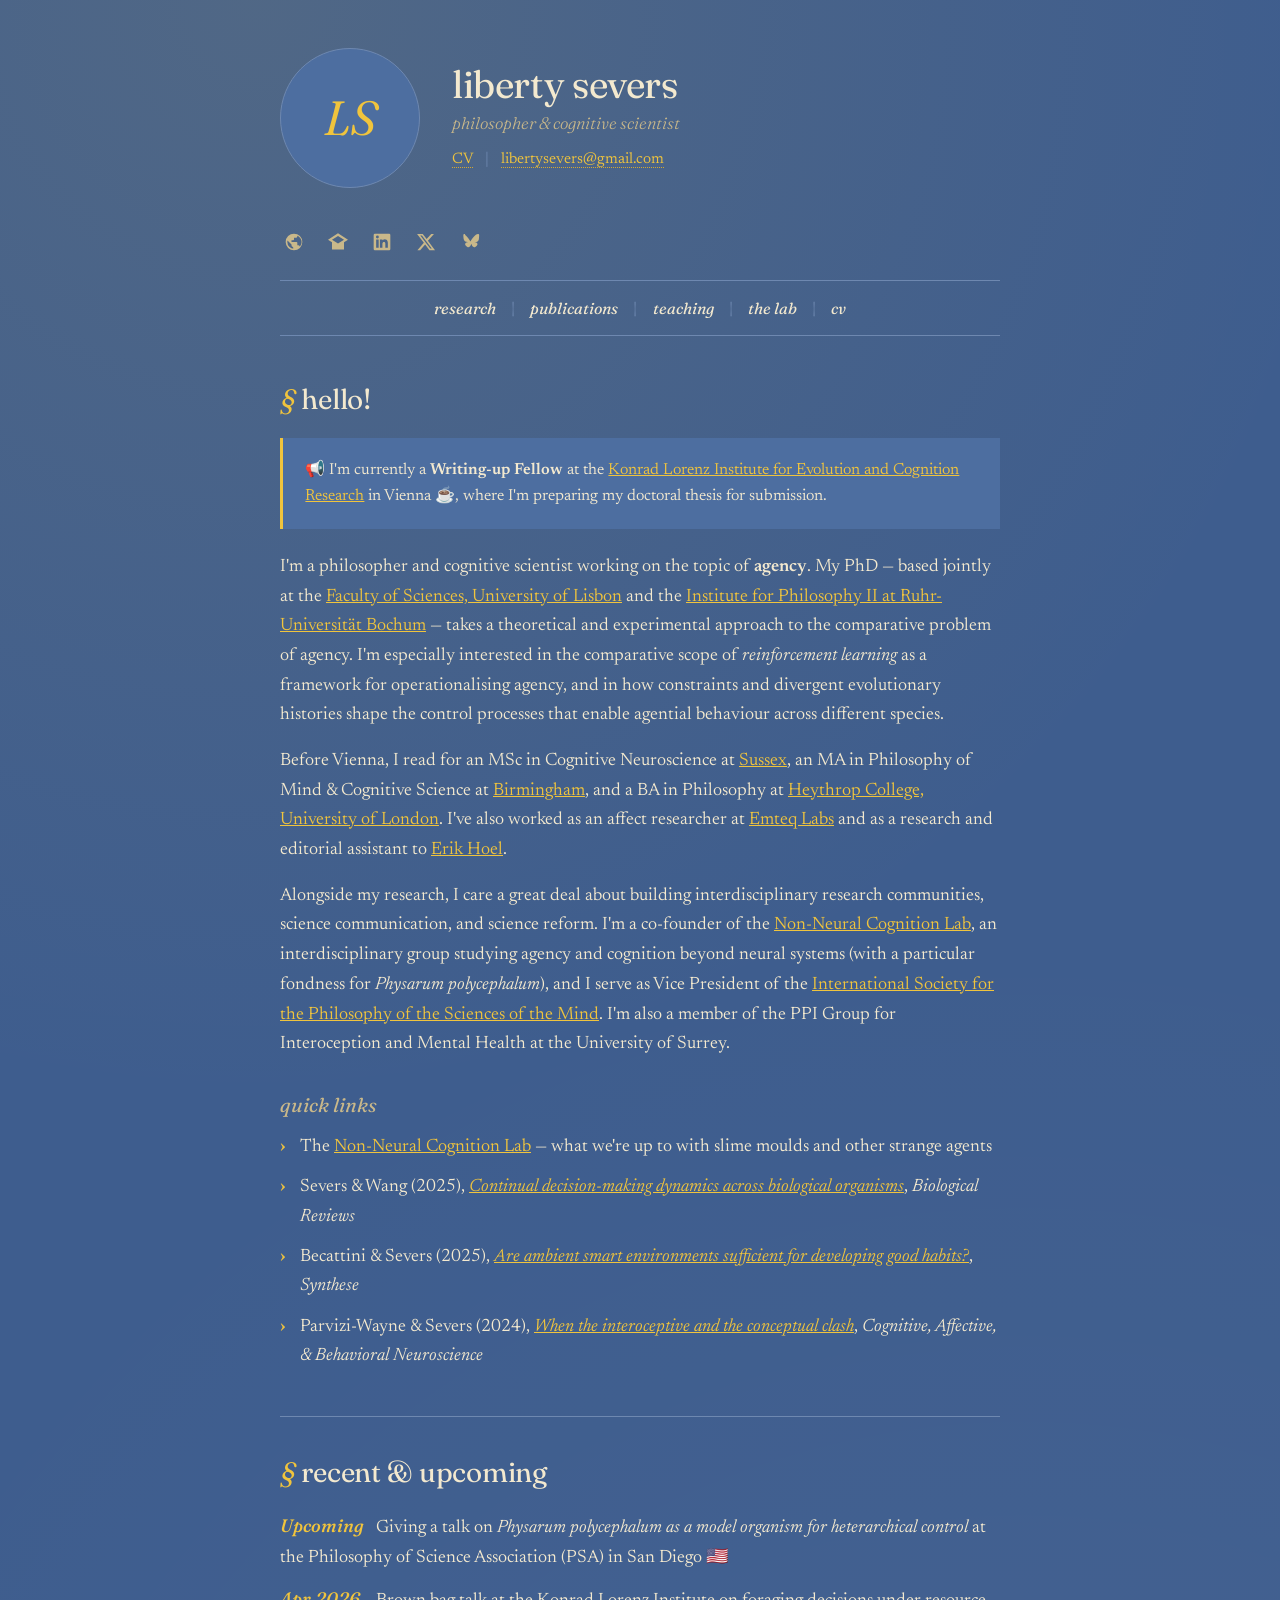
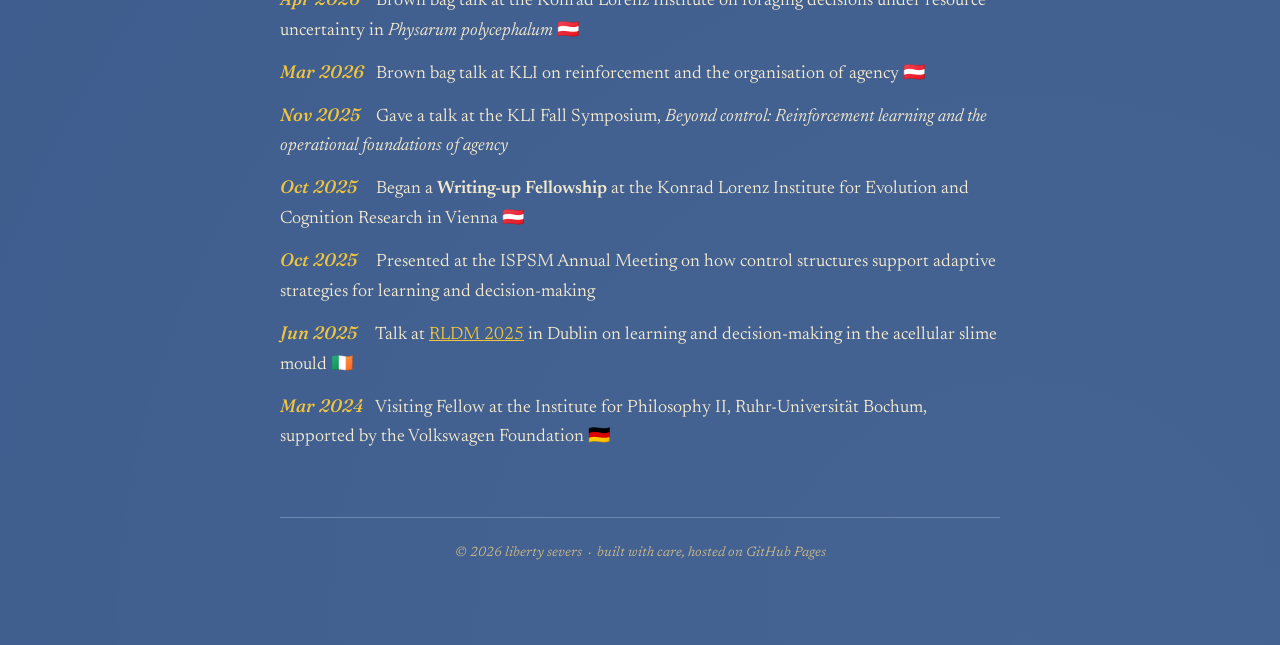
==== index.html @ 6c652950 "Initial site" ====
<!DOCTYPE html>
<html lang="en">
<head>
  <meta charset="UTF-8" />
  <meta name="viewport" content="width=device-width, initial-scale=1" />
  <title>hello! | liberty severs</title>
  <meta name="description" content="Philosopher & cognitive scientist working on agency, learning, and non-neural cognition." />

  <!-- Fonts -->
  <link rel="preconnect" href="https://fonts.googleapis.com">
  <link rel="preconnect" href="https://fonts.gstatic.com" crossorigin>
  <link href="https://fonts.googleapis.com/css2?family=Fraunces:ital,opsz,wght@0,9..144,300..700;1,9..144,300..700&family=Newsreader:ital,opsz,wght@0,6..72,300..600;1,6..72,300..600&display=swap" rel="stylesheet">

  <style>
    :root {
      /* Cornflower blue & marigold — vintage French postcard */
      --bg:         #3e5d8e;
      --bg-soft:    #4d6ea0;
      --ink:        #f3e9cf;
      --ink-soft:   #c9b88a;
      --rule:       #6e88b0;
      --accent:     #f0c43d;
      --accent-soft:#d4a832;
      --gold:       #e8b224;
      --serif-display: "Fraunces", Georgia, serif;
      --serif-body:    "Newsreader", Georgia, serif;
    }

    * { box-sizing: border-box; margin: 0; padding: 0; }

    html { scroll-behavior: smooth; }

    body {
      background: var(--bg);
      color: var(--ink);
      font-family: var(--serif-body);
      font-size: 18px;
      line-height: 1.65;
      font-weight: 380;
      -webkit-font-smoothing: antialiased;
      padding: 3rem 1.5rem 5rem;
      background-image:
        radial-gradient(circle at 20% 0%, rgba(240, 196, 61, 0.10), transparent 45%),
        radial-gradient(circle at 80% 100%, rgba(255, 255, 255, 0.04), transparent 55%);
    }

    .wrap {
      max-width: 720px;
      margin: 0 auto;
    }

    /* ── HEADER ─────────────────────────── */
    header {
      display: grid;
      grid-template-columns: 140px 1fr;
      gap: 2rem;
      align-items: center;
      margin-bottom: 2.5rem;
    }

    .portrait {
      width: 140px;
      height: 140px;
      border-radius: 50%;
      overflow: hidden;
      background: var(--bg-soft);
      border: 1px solid var(--rule);
      display: flex;
      align-items: center;
      justify-content: center;
      font-family: var(--serif-display);
      font-style: italic;
      font-size: 3rem;
      color: var(--accent);
    }
    .portrait img {
      width: 100%; height: 100%; object-fit: cover; display: block;
    }

    .titleblock h1 {
      font-family: var(--serif-display);
      font-weight: 400;
      font-size: 2.4rem;
      line-height: 1.05;
      letter-spacing: -0.01em;
      margin-bottom: 0.35rem;
    }
    .titleblock h1 a {
      color: inherit; text-decoration: none;
      border-bottom: 1px solid transparent;
      transition: border-color .2s;
    }
    .titleblock h1 a:hover { border-bottom-color: var(--accent); }

    .tagline {
      font-family: var(--serif-display);
      font-style: italic;
      font-weight: 300;
      font-size: 1.05rem;
      color: var(--ink-soft);
      margin-bottom: 0.6rem;
    }

    .meta {
      font-size: 0.95rem;
      color: var(--ink-soft);
    }
    .meta a {
      color: var(--accent);
      text-decoration: none;
      border-bottom: 1px dotted var(--accent-soft);
    }
    .meta a:hover { color: var(--ink); border-bottom-color: var(--ink); }
    .meta .sep { color: var(--rule); margin: 0 0.5rem; }

    /* ── SOCIAL ICONS ───────────────────── */
    .socials {
      display: flex; flex-wrap: wrap; gap: 1rem;
      margin: 1.25rem 0 1.5rem;
    }
    .socials a {
      width: 28px; height: 28px;
      display: flex; align-items: center; justify-content: center;
      color: var(--ink-soft);
      transition: color .2s, transform .2s;
    }
    .socials a:hover { color: var(--accent); transform: translateY(-2px); }
    .socials svg { width: 20px; height: 20px; }

    /* ── NAV ────────────────────────────── */
    nav.primary {
      padding: 0.85rem 0;
      border-top: 1px solid var(--rule);
      border-bottom: 1px solid var(--rule);
      margin-bottom: 2.5rem;
      font-family: var(--serif-display);
      font-size: 1rem;
      text-align: center;
    }
    nav.primary a {
      color: var(--ink);
      text-decoration: none;
      font-style: italic;
      font-weight: 400;
      padding: 0 0.4rem;
      transition: color .2s;
    }
    nav.primary a:hover { color: var(--accent); }
    nav.primary .sep { color: var(--rule); margin: 0 0.3rem; }

    /* ── SECTIONS ───────────────────────── */
    section { margin-bottom: 2.75rem; }

    h2 {
      font-family: var(--serif-display);
      font-weight: 400;
      font-size: 1.75rem;
      letter-spacing: -0.01em;
      margin-bottom: 1rem;
    }
    h2::before {
      content: "§ ";
      color: var(--accent);
      font-style: italic;
      font-weight: 400;
    }

    h3 {
      font-family: var(--serif-display);
      font-style: italic;
      font-weight: 400;
      font-size: 1.25rem;
      color: var(--ink-soft);
      margin: 1.75rem 0 0.75rem;
    }

    p { margin-bottom: 1rem; }

    a { color: var(--accent); }
    a:hover { color: var(--ink); }

    strong { font-weight: 600; color: var(--ink); }
    em { font-style: italic; }

    hr {
      border: none;
      border-top: 1px solid var(--rule);
      margin: 2rem 0;
    }

    /* ── LISTS ──────────────────────────── */
    ul { list-style: none; padding-left: 0; }
    ul li {
      position: relative;
      padding-left: 1.25rem;
      margin-bottom: 0.65rem;
    }
    ul li::before {
      content: "›";
      position: absolute;
      left: 0;
      top: 0;
      color: var(--accent);
      font-weight: 600;
    }
    ul ul { margin-top: 0.5rem; }
    ul ul li::before { content: "·"; }

    /* timeline list */
    .timeline li {
      padding-left: 0;
    }
    .timeline li::before { content: none; }
    .timeline .date {
      font-family: var(--serif-display);
      font-style: italic;
      font-weight: 500;
      color: var(--accent);
      display: inline-block;
      min-width: 5.5rem;
    }

    /* ── ANNOUNCEMENT ───────────────────── */
    .announcement {
      background: var(--bg-soft);
      border-left: 3px solid var(--accent);
      padding: 1.2rem 1.4rem;
      margin-bottom: 1.5rem;
      font-size: 1rem;
    }

    /* ── FOOTER ─────────────────────────── */
    footer {
      margin-top: 4rem;
      padding-top: 1.5rem;
      border-top: 1px solid var(--rule);
      text-align: center;
      font-size: 0.85rem;
      color: var(--ink-soft);
      font-style: italic;
    }

    /* ── MOBILE ─────────────────────────── */
    @media (max-width: 600px) {
      body { padding: 2rem 1.25rem 4rem; font-size: 17px; }
      header {
        grid-template-columns: 1fr;
        text-align: center;
        gap: 1.25rem;
      }
      .portrait { margin: 0 auto; }
      .socials { justify-content: center; }
      .titleblock h1 { font-size: 2rem; }
      nav.primary { font-size: 0.95rem; }
      nav.primary a { display: inline-block; padding: 0.25rem 0.4rem; }
    }
  </style>
</head>

<body>
  <div class="wrap">

    <!-- ─────── HEADER ─────── -->
    <header>
      <!-- Replace the span below with: <img src="headshot.jpg" alt="Liberty Severs"> -->
      <div class="portrait"><span>LS</span></div>

      <div class="titleblock">
        <h1><a href="/">liberty severs</a></h1>
        <div class="tagline">philosopher &amp; cognitive scientist</div>
        <div class="meta">
          <a href="cv.pdf">CV</a>
          <span class="sep">|</span>
          <a href="mailto:libertysevers@gmail.com">libertysevers@gmail.com</a>
        </div>
      </div>
    </header>

    <!-- ─────── SOCIAL ICONS ─────── -->
    <!-- Replace # with your real profile URLs. Remove any you don't use. -->
    <div class="socials">
      <a href="https://nonneuralcognition.com" aria-label="Non-Neural Cognition Lab" title="Non-Neural Cognition Lab">
        <svg viewBox="0 0 24 24" fill="currentColor"><path d="M12 2a10 10 0 1 0 0 20 10 10 0 0 0 0-20zm0 18a8 8 0 0 1-8-8c0-.6.1-1.2.2-1.8L9 15v1a2 2 0 0 0 2 2v1.9zm6.9-2.5A2 2 0 0 0 17 16h-1v-3a1 1 0 0 0-1-1H9v-2h2a1 1 0 0 0 1-1V7h2a2 2 0 0 0 2-2v-.4a8 8 0 0 1 2.9 12.9z"/></svg>
      </a>
      <a href="#" aria-label="Google Scholar" title="Google Scholar">
        <svg viewBox="0 0 24 24" fill="currentColor"><path d="M12 1.5 0 9.3l4.8 3.1V21h14.4v-8.6l4.8-3.1L12 1.5zm0 12.4-7.2-4.6L12 4.7l7.2 4.6L12 13.9z"/></svg>
      </a>
      <a href="#" aria-label="LinkedIn" title="LinkedIn">
        <svg viewBox="0 0 24 24" fill="currentColor"><path d="M20.5 2h-17A1.5 1.5 0 0 0 2 3.5v17A1.5 1.5 0 0 0 3.5 22h17a1.5 1.5 0 0 0 1.5-1.5v-17A1.5 1.5 0 0 0 20.5 2zM8 19H5V9h3v10zM6.5 7.7a1.7 1.7 0 1 1 0-3.4 1.7 1.7 0 0 1 0 3.4zM19 19h-3v-5c0-1.2-.5-2-1.6-2-1 0-1.5.6-1.7 1.2-.1.3-.2.6-.2 1V19h-3V9h3v1.3c.4-.6 1.1-1.5 2.8-1.5 2 0 3.7 1.3 3.7 4.2V19z"/></svg>
      </a>
      <a href="#" aria-label="Twitter / X" title="Twitter">
        <svg viewBox="0 0 24 24" fill="currentColor"><path d="M18.244 2.25h3.308l-7.227 8.26 8.502 11.24H16.17l-5.214-6.817L4.99 21.75H1.68l7.73-8.835L1.254 2.25H8.08l4.713 6.231 5.45-6.231zm-1.161 17.52h1.833L7.084 4.126H5.117L17.083 19.77z"/></svg>
      </a>
      <a href="#" aria-label="Bluesky" title="Bluesky">
        <svg viewBox="0 0 24 24" fill="currentColor"><path d="M6.3 3.6c2.5 1.9 5.2 5.7 6.2 7.7 1-2 3.7-5.8 6.2-7.7C20.5 2.3 23 1.4 23 4.2c0 .5-.3 4.6-.5 5.2-.6 2.4-3 3-5.2 2.6 3.8.6 4.7 2.7 2.6 4.8-4 4-5.7-1-6.2-2.3-.1-.2-.1-.3-.1-.3s0 .1-.1.3c-.5 1.3-2.2 6.3-6.2 2.3-2.1-2.1-1.2-4.2 2.6-4.8-2.2.3-4.6-.3-5.2-2.6C4.3 8.8 4 4.7 4 4.2c0-2.8 2.5-1.9 2.3-.6z"/></svg>
      </a>
    </div>

    <!-- ─────── NAVIGATION ─────── -->
    <nav class="primary">
      <a href="research.html">research</a>
      <span class="sep">|</span>
      <a href="publications.html">publications</a>
      <span class="sep">|</span>
      <a href="teaching.html">teaching</a>
      <span class="sep">|</span>
      <a href="https://nonneuralcognition.com">the lab</a>
      <span class="sep">|</span>
      <a href="cv.pdf">cv</a>
    </nav>

    <!-- ─────── HELLO ─────── -->
    <section>
      <h2>hello!</h2>

      <div class="announcement">
        📢 I'm currently a <strong>Writing-up Fellow</strong> at the <a href="https://www.kli.ac.at/">Konrad Lorenz Institute for Evolution and Cognition Research</a> in Vienna ☕, where I'm preparing my doctoral thesis for submission.
      </div>

      <p>
        I'm a philosopher and cognitive scientist working on the topic of <strong>agency</strong>. My PhD — based jointly at the <a href="https://ciencias.ulisboa.pt/">Faculty of Sciences, University of Lisbon</a> and the <a href="https://www.ruhr-uni-bochum.de/philosophy/i/">Institute for Philosophy II at Ruhr-Universität Bochum</a> — takes a theoretical and experimental approach to the comparative problem of agency. I'm especially interested in the comparative scope of <em>reinforcement learning</em> as a framework for operationalising agency, and in how constraints and divergent evolutionary histories shape the control processes that enable agential behaviour across different species.
      </p>

      <p>
        Before Vienna, I read for an MSc in Cognitive Neuroscience at <a href="https://www.sussex.ac.uk/">Sussex</a>, an MA in Philosophy of Mind &amp; Cognitive Science at <a href="https://www.birmingham.ac.uk/">Birmingham</a>, and a BA in Philosophy at <a href="https://www.heythrop.ac.uk/">Heythrop College, University of London</a>. I've also worked as an affect researcher at <a href="https://www.emteqlabs.com/">Emteq Labs</a> and as a research and editorial assistant to <a href="https://www.erikphoel.com/">Erik Hoel</a>.
      </p>

      <p>
        Alongside my research, I care a great deal about building interdisciplinary research communities, science communication, and science reform. I'm a co-founder of the <a href="https://nonneuralcognition.com">Non-Neural Cognition Lab</a>, an interdisciplinary group studying agency and cognition beyond neural systems (with a particular fondness for <em>Physarum polycephalum</em>), and I serve as Vice President of the <a href="#">International Society for the Philosophy of the Sciences of the Mind</a>. I'm also a member of the PPI Group for Interoception and Mental Health at the University of Surrey.
      </p>

      <h3>quick links</h3>
      <ul>
        <li>The <a href="https://nonneuralcognition.com">Non-Neural Cognition Lab</a> — what we're up to with slime moulds and other strange agents</li>
        <li>Severs &amp; Wang (2025), <em><a href="#">Continual decision-making dynamics across biological organisms</a></em>, <em>Biological Reviews</em></li>
        <li>Becattini &amp; Severs (2025), <em><a href="#">Are ambient smart environments sufficient for developing good habits?</a></em>, <em>Synthese</em></li>
        <li>Parvizi-Wayne &amp; Severs (2024), <em><a href="#">When the interoceptive and the conceptual clash</a></em>, <em>Cognitive, Affective, &amp; Behavioral Neuroscience</em></li>
      </ul>
    </section>

    <hr />

    <!-- ─────── NEWS ─────── -->
    <section>
      <h2>recent &amp; upcoming</h2>
      <ul class="timeline">
        <li><span class="date">Upcoming</span> &nbsp;Giving a talk on <em>Physarum polycephalum as a model organism for heterarchical control</em> at the Philosophy of Science Association (PSA) in San Diego 🇺🇸</li>
        <li><span class="date">Apr 2026</span> &nbsp;Brown bag talk at the Konrad Lorenz Institute on foraging decisions under resource uncertainty in <em>Physarum polycephalum</em> 🇦🇹</li>
        <li><span class="date">Mar 2026</span> &nbsp;Brown bag talk at KLI on reinforcement and the organisation of agency 🇦🇹</li>
        <li><span class="date">Nov 2025</span> &nbsp;Gave a talk at the KLI Fall Symposium, <em>Beyond control: Reinforcement learning and the operational foundations of agency</em></li>
        <li><span class="date">Oct 2025</span> &nbsp;Began a <strong>Writing-up Fellowship</strong> at the Konrad Lorenz Institute for Evolution and Cognition Research in Vienna 🇦🇹</li>
        <li><span class="date">Oct 2025</span> &nbsp;Presented at the ISPSM Annual Meeting on how control structures support adaptive strategies for learning and decision-making</li>
        <li><span class="date">Jun 2025</span> &nbsp;Talk at <a href="#">RLDM 2025</a> in Dublin on learning and decision-making in the acellular slime mould 🇮🇪</li>
        <li><span class="date">Mar 2024</span> &nbsp;Visiting Fellow at the Institute for Philosophy II, Ruhr-Universität Bochum, supported by the Volkswagen Foundation 🇩🇪</li>
      </ul>
    </section>

    <footer>
      © <span id="year"></span> liberty severs &nbsp;·&nbsp; built with care, hosted on GitHub Pages
    </footer>
  </div>

  <script>
    document.getElementById("year").textContent = new Date().getFullYear();
  </script>
</body>
</html>
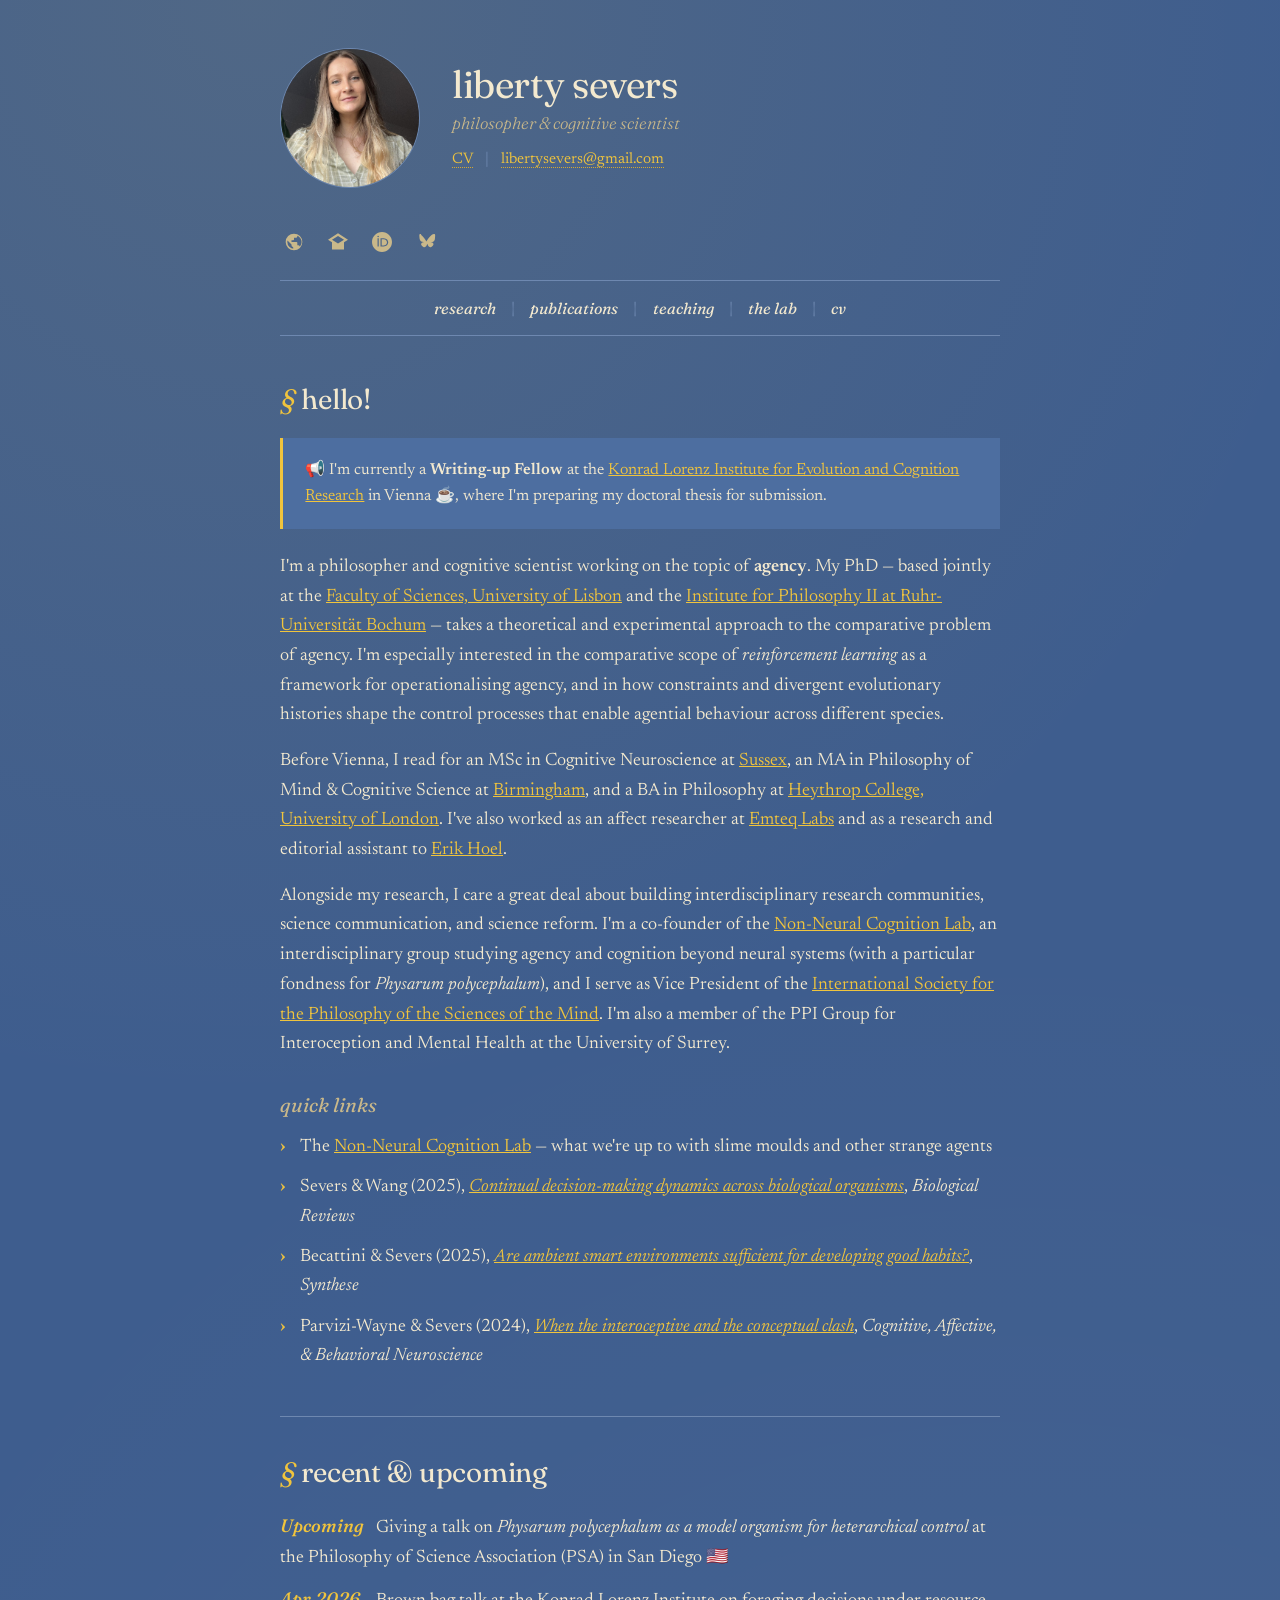
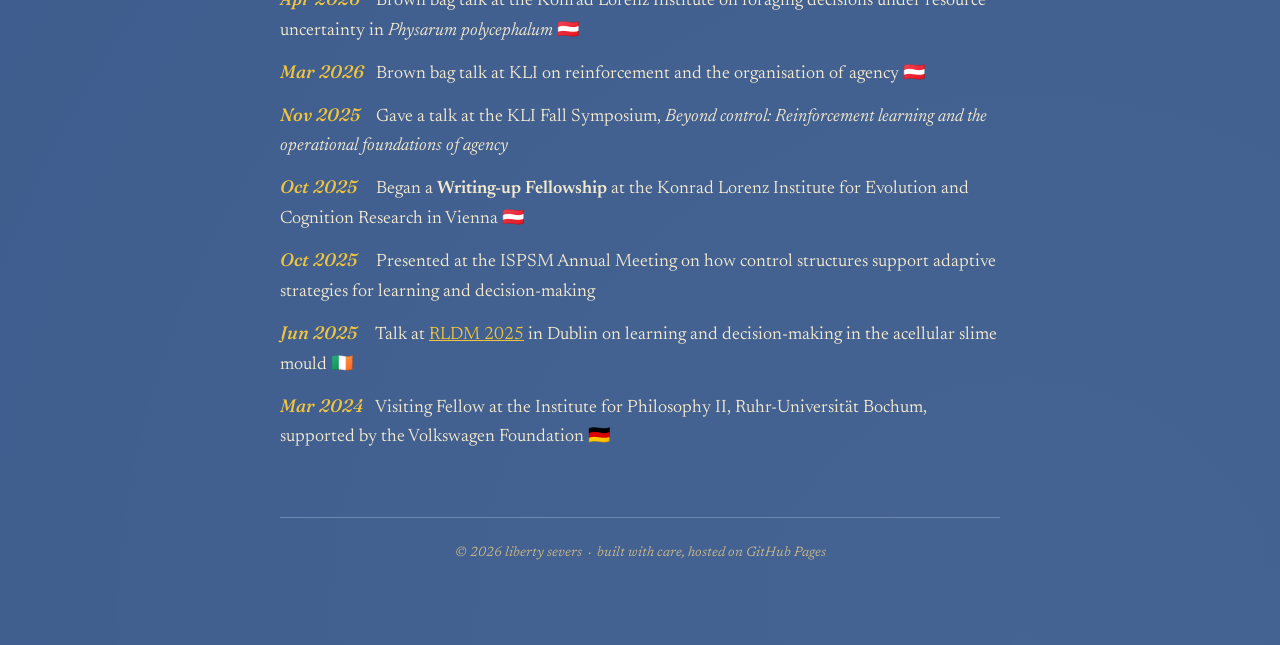
==== commit c1449edf: "Update index.html" ====
--- a/index.html
+++ b/index.html
@@ -5,12 +5,12 @@
   <meta name="viewport" content="width=device-width, initial-scale=1" />
   <title>hello! | liberty severs</title>
   <meta name="description" content="Philosopher & cognitive scientist working on agency, learning, and non-neural cognition." />
-
+ 
   <!-- Fonts -->
   <link rel="preconnect" href="https://fonts.googleapis.com">
   <link rel="preconnect" href="https://fonts.gstatic.com" crossorigin>
   <link href="https://fonts.googleapis.com/css2?family=Fraunces:ital,opsz,wght@0,9..144,300..700;1,9..144,300..700&family=Newsreader:ital,opsz,wght@0,6..72,300..600;1,6..72,300..600&display=swap" rel="stylesheet">
-
+ 
   <style>
     :root {
       /* Cornflower blue & marigold — vintage French postcard */
@@ -25,11 +25,11 @@
       --serif-display: "Fraunces", Georgia, serif;
       --serif-body:    "Newsreader", Georgia, serif;
     }
-
+ 
     * { box-sizing: border-box; margin: 0; padding: 0; }
-
+ 
     html { scroll-behavior: smooth; }
-
+ 
     body {
       background: var(--bg);
       color: var(--ink);
@@ -43,12 +43,12 @@
         radial-gradient(circle at 20% 0%, rgba(240, 196, 61, 0.10), transparent 45%),
         radial-gradient(circle at 80% 100%, rgba(255, 255, 255, 0.04), transparent 55%);
     }
-
+ 
     .wrap {
       max-width: 720px;
       margin: 0 auto;
     }
-
+ 
     /* ── HEADER ─────────────────────────── */
     header {
       display: grid;
@@ -57,7 +57,7 @@
       align-items: center;
       margin-bottom: 2.5rem;
     }
-
+ 
     .portrait {
       width: 140px;
       height: 140px;
@@ -76,7 +76,7 @@
     .portrait img {
       width: 100%; height: 100%; object-fit: cover; display: block;
     }
-
+ 
     .titleblock h1 {
       font-family: var(--serif-display);
       font-weight: 400;
@@ -91,7 +91,7 @@
       transition: border-color .2s;
     }
     .titleblock h1 a:hover { border-bottom-color: var(--accent); }
-
+ 
     .tagline {
       font-family: var(--serif-display);
       font-style: italic;
@@ -100,7 +100,7 @@
       color: var(--ink-soft);
       margin-bottom: 0.6rem;
     }
-
+ 
     .meta {
       font-size: 0.95rem;
       color: var(--ink-soft);
@@ -112,7 +112,7 @@
     }
     .meta a:hover { color: var(--ink); border-bottom-color: var(--ink); }
     .meta .sep { color: var(--rule); margin: 0 0.5rem; }
-
+ 
     /* ── SOCIAL ICONS ───────────────────── */
     .socials {
       display: flex; flex-wrap: wrap; gap: 1rem;
@@ -126,7 +126,7 @@
     }
     .socials a:hover { color: var(--accent); transform: translateY(-2px); }
     .socials svg { width: 20px; height: 20px; }
-
+ 
     /* ── NAV ────────────────────────────── */
     nav.primary {
       padding: 0.85rem 0;
@@ -147,10 +147,10 @@
     }
     nav.primary a:hover { color: var(--accent); }
     nav.primary .sep { color: var(--rule); margin: 0 0.3rem; }
-
+ 
     /* ── SECTIONS ───────────────────────── */
     section { margin-bottom: 2.75rem; }
-
+ 
     h2 {
       font-family: var(--serif-display);
       font-weight: 400;
@@ -164,7 +164,7 @@
       font-style: italic;
       font-weight: 400;
     }
-
+ 
     h3 {
       font-family: var(--serif-display);
       font-style: italic;
@@ -173,21 +173,21 @@
       color: var(--ink-soft);
       margin: 1.75rem 0 0.75rem;
     }
-
+ 
     p { margin-bottom: 1rem; }
-
+ 
     a { color: var(--accent); }
     a:hover { color: var(--ink); }
-
+ 
     strong { font-weight: 600; color: var(--ink); }
     em { font-style: italic; }
-
+ 
     hr {
       border: none;
       border-top: 1px solid var(--rule);
       margin: 2rem 0;
     }
-
+ 
     /* ── LISTS ──────────────────────────── */
     ul { list-style: none; padding-left: 0; }
     ul li {
@@ -205,7 +205,7 @@
     }
     ul ul { margin-top: 0.5rem; }
     ul ul li::before { content: "·"; }
-
+ 
     /* timeline list */
     .timeline li {
       padding-left: 0;
@@ -219,7 +219,7 @@
       display: inline-block;
       min-width: 5.5rem;
     }
-
+ 
     /* ── ANNOUNCEMENT ───────────────────── */
     .announcement {
       background: var(--bg-soft);
@@ -228,7 +228,7 @@
       margin-bottom: 1.5rem;
       font-size: 1rem;
     }
-
+ 
     /* ── FOOTER ─────────────────────────── */
     footer {
       margin-top: 4rem;
@@ -239,7 +239,7 @@
       color: var(--ink-soft);
       font-style: italic;
     }
-
+ 
     /* ── MOBILE ─────────────────────────── */
     @media (max-width: 600px) {
       body { padding: 2rem 1.25rem 4rem; font-size: 17px; }
@@ -256,15 +256,14 @@
     }
   </style>
 </head>
-
+ 
 <body>
   <div class="wrap">
-
+ 
     <!-- ─────── HEADER ─────── -->
     <header>
-      <!-- Replace the span below with: <img src="headshot.jpg" alt="Liberty Severs"> -->
-      <div class="portrait"><span>LS</span></div>
-
+      <div class="portrait"><img src="headshot.jpg" alt="Liberty Severs"></div>
+ 
       <div class="titleblock">
         <h1><a href="/">liberty severs</a></h1>
         <div class="tagline">philosopher &amp; cognitive scientist</div>
@@ -275,27 +274,23 @@
         </div>
       </div>
     </header>
-
+ 
     <!-- ─────── SOCIAL ICONS ─────── -->
-    <!-- Replace # with your real profile URLs. Remove any you don't use. -->
     <div class="socials">
-      <a href="https://nonneuralcognition.com" aria-label="Non-Neural Cognition Lab" title="Non-Neural Cognition Lab">
+      <a href="https://www.nonneuralcognition.com" aria-label="Non-Neural Cognition Lab" title="Non-Neural Cognition Lab">
         <svg viewBox="0 0 24 24" fill="currentColor"><path d="M12 2a10 10 0 1 0 0 20 10 10 0 0 0 0-20zm0 18a8 8 0 0 1-8-8c0-.6.1-1.2.2-1.8L9 15v1a2 2 0 0 0 2 2v1.9zm6.9-2.5A2 2 0 0 0 17 16h-1v-3a1 1 0 0 0-1-1H9v-2h2a1 1 0 0 0 1-1V7h2a2 2 0 0 0 2-2v-.4a8 8 0 0 1 2.9 12.9z"/></svg>
       </a>
-      <a href="#" aria-label="Google Scholar" title="Google Scholar">
+      <a href="https://scholar.google.com/citations?user=iL5Z-ScAAAAJ&amp;hl=en" aria-label="Google Scholar" title="Google Scholar">
         <svg viewBox="0 0 24 24" fill="currentColor"><path d="M12 1.5 0 9.3l4.8 3.1V21h14.4v-8.6l4.8-3.1L12 1.5zm0 12.4-7.2-4.6L12 4.7l7.2 4.6L12 13.9z"/></svg>
       </a>
-      <a href="#" aria-label="LinkedIn" title="LinkedIn">
-        <svg viewBox="0 0 24 24" fill="currentColor"><path d="M20.5 2h-17A1.5 1.5 0 0 0 2 3.5v17A1.5 1.5 0 0 0 3.5 22h17a1.5 1.5 0 0 0 1.5-1.5v-17A1.5 1.5 0 0 0 20.5 2zM8 19H5V9h3v10zM6.5 7.7a1.7 1.7 0 1 1 0-3.4 1.7 1.7 0 0 1 0 3.4zM19 19h-3v-5c0-1.2-.5-2-1.6-2-1 0-1.5.6-1.7 1.2-.1.3-.2.6-.2 1V19h-3V9h3v1.3c.4-.6 1.1-1.5 2.8-1.5 2 0 3.7 1.3 3.7 4.2V19z"/></svg>
+      <a href="https://orcid.org/0000-0001-7961-6526" aria-label="ORCID" title="ORCID">
+        <svg viewBox="0 0 24 24" fill="currentColor"><path d="M12 0C5.372 0 0 5.372 0 12s5.372 12 12 12 12-5.372 12-12S18.628 0 12 0zM7.369 4.378c.525 0 .947.431.947.947 0 .525-.422.947-.947.947-.525 0-.946-.422-.946-.947 0-.516.421-.947.946-.947zm-.722 3.038h1.444v10.041H6.647V7.416zm3.562 0h3.9c3.712 0 5.344 2.653 5.344 5.025 0 2.578-2.016 5.025-5.325 5.025h-3.919V7.416zm1.444 1.303v7.444h2.297c3.272 0 4.022-2.484 4.022-3.722 0-2.016-1.284-3.722-4.097-3.722h-2.222z"/></svg>
       </a>
-      <a href="#" aria-label="Twitter / X" title="Twitter">
-        <svg viewBox="0 0 24 24" fill="currentColor"><path d="M18.244 2.25h3.308l-7.227 8.26 8.502 11.24H16.17l-5.214-6.817L4.99 21.75H1.68l7.73-8.835L1.254 2.25H8.08l4.713 6.231 5.45-6.231zm-1.161 17.52h1.833L7.084 4.126H5.117L17.083 19.77z"/></svg>
-      </a>
-      <a href="#" aria-label="Bluesky" title="Bluesky">
+      <a href="https://bsky.app/profile/libertysevers.bsky.social" aria-label="Bluesky" title="Bluesky">
         <svg viewBox="0 0 24 24" fill="currentColor"><path d="M6.3 3.6c2.5 1.9 5.2 5.7 6.2 7.7 1-2 3.7-5.8 6.2-7.7C20.5 2.3 23 1.4 23 4.2c0 .5-.3 4.6-.5 5.2-.6 2.4-3 3-5.2 2.6 3.8.6 4.7 2.7 2.6 4.8-4 4-5.7-1-6.2-2.3-.1-.2-.1-.3-.1-.3s0 .1-.1.3c-.5 1.3-2.2 6.3-6.2 2.3-2.1-2.1-1.2-4.2 2.6-4.8-2.2.3-4.6-.3-5.2-2.6C4.3 8.8 4 4.7 4 4.2c0-2.8 2.5-1.9 2.3-.6z"/></svg>
       </a>
     </div>
-
+ 
     <!-- ─────── NAVIGATION ─────── -->
     <nav class="primary">
       <a href="research.html">research</a>
@@ -304,42 +299,42 @@
       <span class="sep">|</span>
       <a href="teaching.html">teaching</a>
       <span class="sep">|</span>
-      <a href="https://nonneuralcognition.com">the lab</a>
+      <a href="https://www.nonneuralcognition.com">the lab</a>
       <span class="sep">|</span>
       <a href="cv.pdf">cv</a>
     </nav>
-
+ 
     <!-- ─────── HELLO ─────── -->
     <section>
       <h2>hello!</h2>
-
+ 
       <div class="announcement">
         📢 I'm currently a <strong>Writing-up Fellow</strong> at the <a href="https://www.kli.ac.at/">Konrad Lorenz Institute for Evolution and Cognition Research</a> in Vienna ☕, where I'm preparing my doctoral thesis for submission.
       </div>
-
+ 
       <p>
         I'm a philosopher and cognitive scientist working on the topic of <strong>agency</strong>. My PhD — based jointly at the <a href="https://ciencias.ulisboa.pt/">Faculty of Sciences, University of Lisbon</a> and the <a href="https://www.ruhr-uni-bochum.de/philosophy/i/">Institute for Philosophy II at Ruhr-Universität Bochum</a> — takes a theoretical and experimental approach to the comparative problem of agency. I'm especially interested in the comparative scope of <em>reinforcement learning</em> as a framework for operationalising agency, and in how constraints and divergent evolutionary histories shape the control processes that enable agential behaviour across different species.
       </p>
-
+ 
       <p>
         Before Vienna, I read for an MSc in Cognitive Neuroscience at <a href="https://www.sussex.ac.uk/">Sussex</a>, an MA in Philosophy of Mind &amp; Cognitive Science at <a href="https://www.birmingham.ac.uk/">Birmingham</a>, and a BA in Philosophy at <a href="https://www.heythrop.ac.uk/">Heythrop College, University of London</a>. I've also worked as an affect researcher at <a href="https://www.emteqlabs.com/">Emteq Labs</a> and as a research and editorial assistant to <a href="https://www.erikphoel.com/">Erik Hoel</a>.
       </p>
-
+ 
       <p>
-        Alongside my research, I care a great deal about building interdisciplinary research communities, science communication, and science reform. I'm a co-founder of the <a href="https://nonneuralcognition.com">Non-Neural Cognition Lab</a>, an interdisciplinary group studying agency and cognition beyond neural systems (with a particular fondness for <em>Physarum polycephalum</em>), and I serve as Vice President of the <a href="#">International Society for the Philosophy of the Sciences of the Mind</a>. I'm also a member of the PPI Group for Interoception and Mental Health at the University of Surrey.
+        Alongside my research, I care a great deal about building interdisciplinary research communities, science communication, and science reform. I'm a co-founder of the <a href="https://www.nonneuralcognition.com">Non-Neural Cognition Lab</a>, an interdisciplinary group studying agency and cognition beyond neural systems (with a particular fondness for <em>Physarum polycephalum</em>), and I serve as Vice President of the <a href="https://www.ispsmind.com/">International Society for the Philosophy of the Sciences of the Mind</a>. I'm also a member of the PPI Group for Interoception and Mental Health at the University of Surrey.
       </p>
-
+ 
       <h3>quick links</h3>
       <ul>
-        <li>The <a href="https://nonneuralcognition.com">Non-Neural Cognition Lab</a> — what we're up to with slime moulds and other strange agents</li>
+        <li>The <a href="https://www.nonneuralcognition.com">Non-Neural Cognition Lab</a> — what we're up to with slime moulds and other strange agents</li>
         <li>Severs &amp; Wang (2025), <em><a href="#">Continual decision-making dynamics across biological organisms</a></em>, <em>Biological Reviews</em></li>
         <li>Becattini &amp; Severs (2025), <em><a href="#">Are ambient smart environments sufficient for developing good habits?</a></em>, <em>Synthese</em></li>
         <li>Parvizi-Wayne &amp; Severs (2024), <em><a href="#">When the interoceptive and the conceptual clash</a></em>, <em>Cognitive, Affective, &amp; Behavioral Neuroscience</em></li>
       </ul>
     </section>
-
+ 
     <hr />
-
+ 
     <!-- ─────── NEWS ─────── -->
     <section>
       <h2>recent &amp; upcoming</h2>
@@ -354,12 +349,12 @@
         <li><span class="date">Mar 2024</span> &nbsp;Visiting Fellow at the Institute for Philosophy II, Ruhr-Universität Bochum, supported by the Volkswagen Foundation 🇩🇪</li>
       </ul>
     </section>
-
+ 
     <footer>
       © <span id="year"></span> liberty severs &nbsp;·&nbsp; built with care, hosted on GitHub Pages
     </footer>
   </div>
-
+ 
   <script>
     document.getElementById("year").textContent = new Date().getFullYear();
   </script>
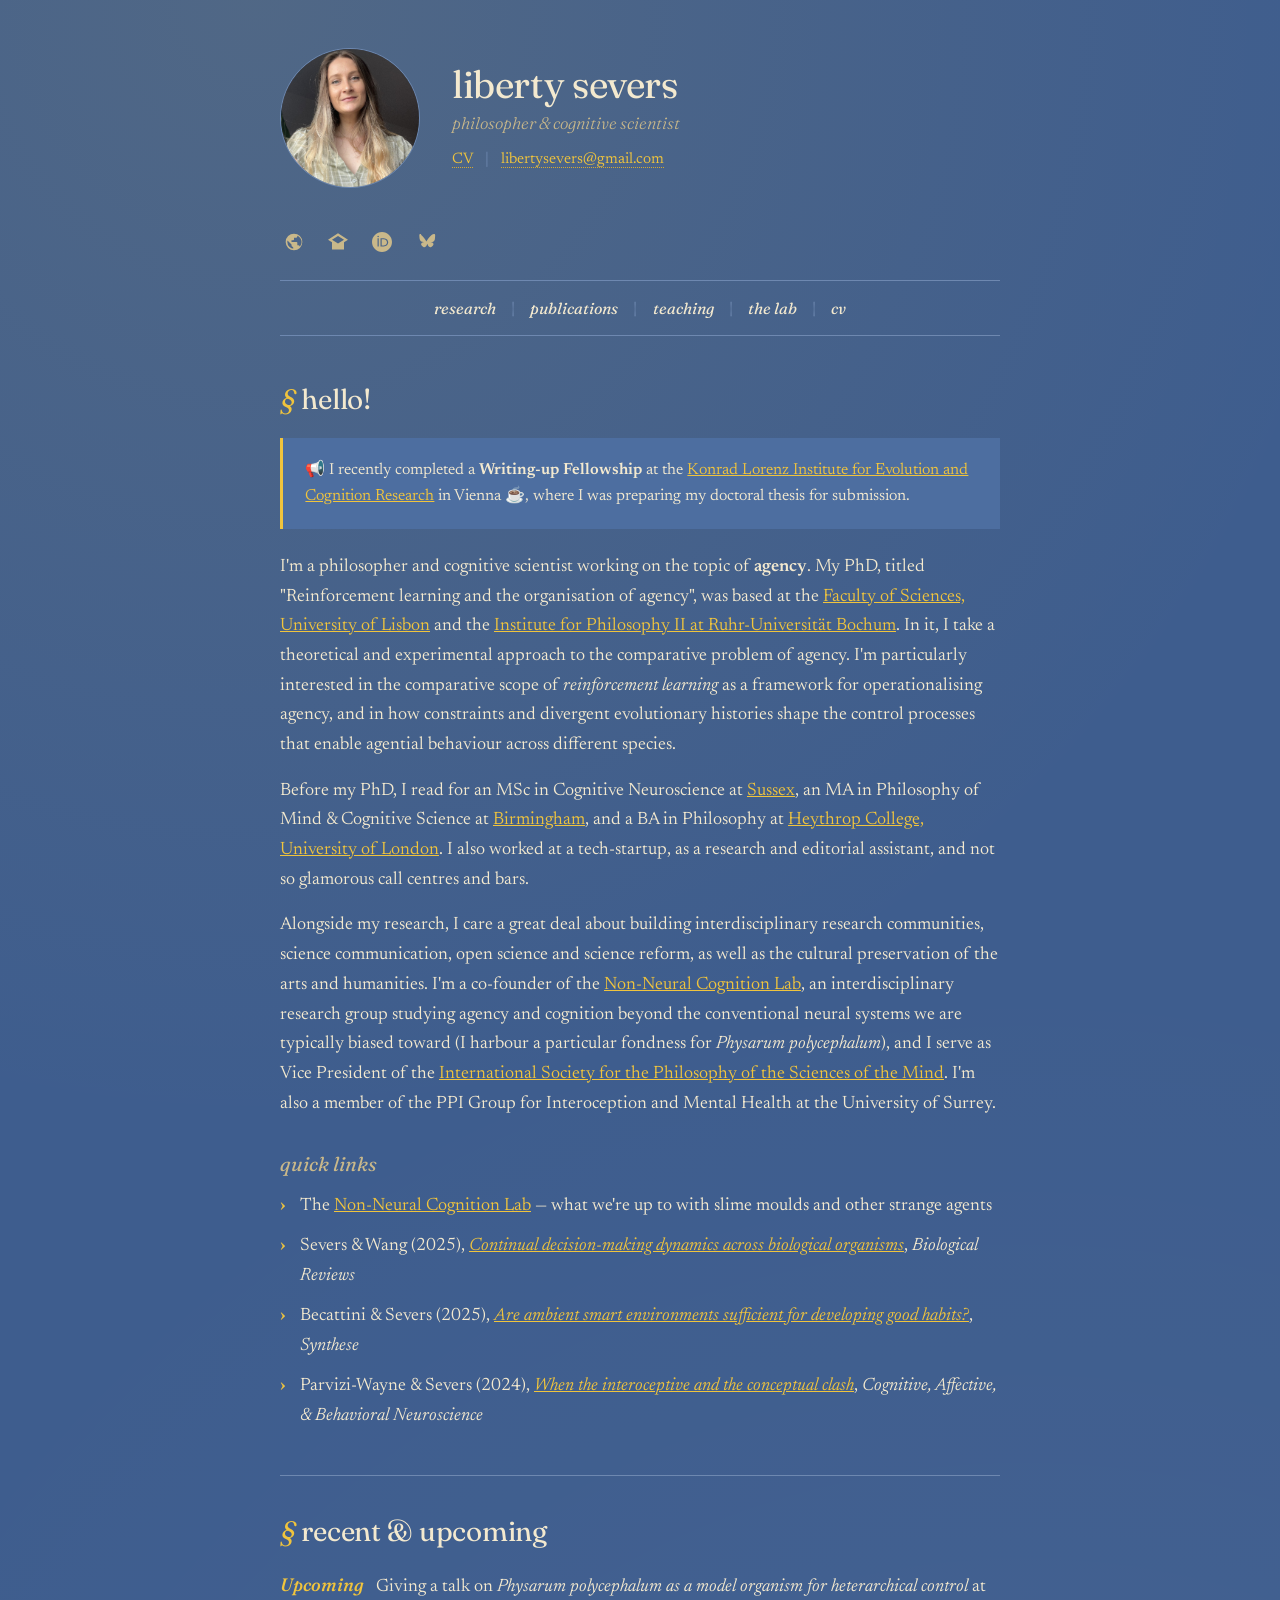
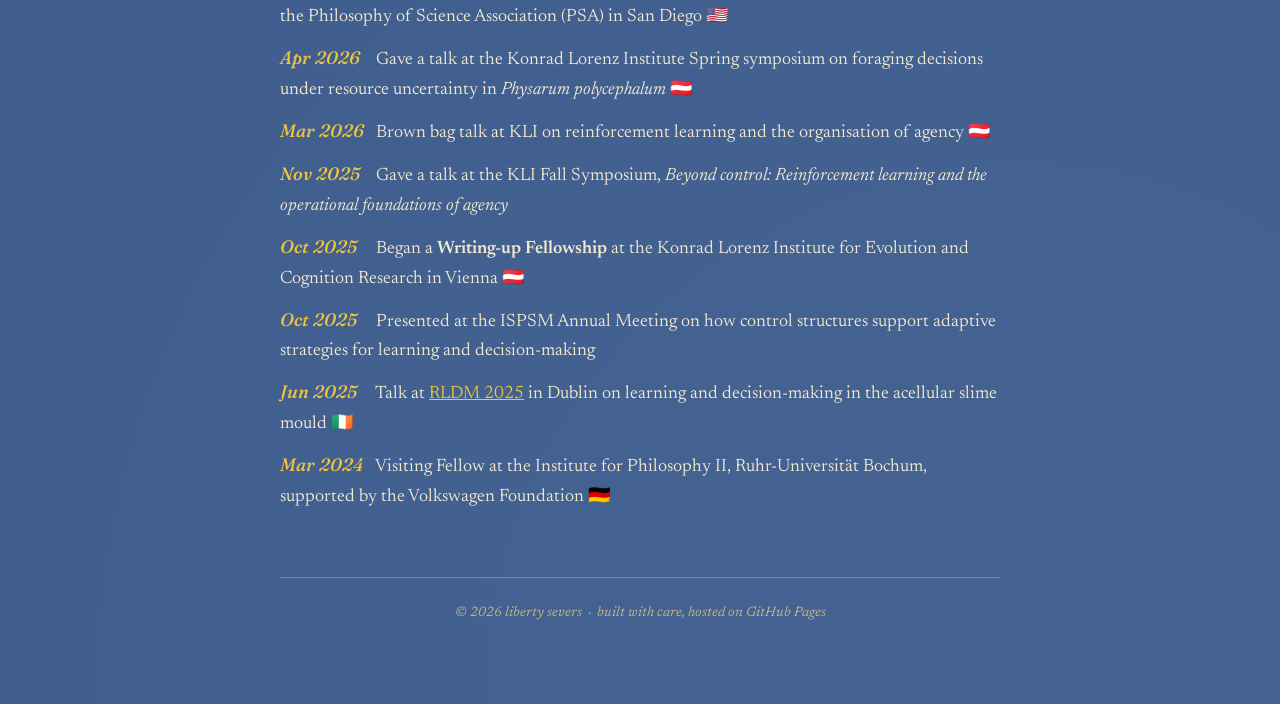
==== commit e7fdbc84: "Update index.html" ====
--- a/index.html
+++ b/index.html
@@ -5,6 +5,7 @@
   <meta name="viewport" content="width=device-width, initial-scale=1" />
   <title>hello! | liberty severs</title>
   <meta name="description" content="Philosopher & cognitive scientist working on agency, learning, and non-neural cognition." />
+  <meta name="google-site-verification" content="Inj9S_rk3QT-n1Qy0sbxyKyYQzeuWXI2e18o4aNgvlk" />
  
   <!-- Fonts -->
   <link rel="preconnect" href="https://fonts.googleapis.com">
@@ -309,19 +310,19 @@
       <h2>hello!</h2>
  
       <div class="announcement">
-        📢 I'm currently a <strong>Writing-up Fellow</strong> at the <a href="https://www.kli.ac.at/">Konrad Lorenz Institute for Evolution and Cognition Research</a> in Vienna ☕, where I'm preparing my doctoral thesis for submission.
+        📢 I recently completed a <strong>Writing-up Fellowship</strong> at the <a href="https://www.kli.ac.at/">Konrad Lorenz Institute for Evolution and Cognition Research</a> in Vienna ☕, where I was preparing my doctoral thesis for submission.
       </div>
  
       <p>
-        I'm a philosopher and cognitive scientist working on the topic of <strong>agency</strong>. My PhD — based jointly at the <a href="https://ciencias.ulisboa.pt/">Faculty of Sciences, University of Lisbon</a> and the <a href="https://www.ruhr-uni-bochum.de/philosophy/i/">Institute for Philosophy II at Ruhr-Universität Bochum</a> — takes a theoretical and experimental approach to the comparative problem of agency. I'm especially interested in the comparative scope of <em>reinforcement learning</em> as a framework for operationalising agency, and in how constraints and divergent evolutionary histories shape the control processes that enable agential behaviour across different species.
+        I'm a philosopher and cognitive scientist working on the topic of <strong>agency</strong>. My PhD, titled "Reinforcement learning and the organisation of agency", was based at the <a href="https://ciencias.ulisboa.pt/">Faculty of Sciences, University of Lisbon</a> and the <a href="https://www.ruhr-uni-bochum.de/philosophy/i/">Institute for Philosophy II at Ruhr-Universität Bochum</a>. In it, I take a theoretical and experimental approach to the comparative problem of agency. I'm particularly interested in the comparative scope of <em>reinforcement learning</em> as a framework for operationalising agency, and in how constraints and divergent evolutionary histories shape the control processes that enable agential behaviour across different species.
       </p>
  
       <p>
-        Before Vienna, I read for an MSc in Cognitive Neuroscience at <a href="https://www.sussex.ac.uk/">Sussex</a>, an MA in Philosophy of Mind &amp; Cognitive Science at <a href="https://www.birmingham.ac.uk/">Birmingham</a>, and a BA in Philosophy at <a href="https://www.heythrop.ac.uk/">Heythrop College, University of London</a>. I've also worked as an affect researcher at <a href="https://www.emteqlabs.com/">Emteq Labs</a> and as a research and editorial assistant to <a href="https://www.erikphoel.com/">Erik Hoel</a>.
+        Before my PhD, I read for an MSc in Cognitive Neuroscience at <a href="https://www.sussex.ac.uk/">Sussex</a>, an MA in Philosophy of Mind &amp; Cognitive Science at <a href="https://www.birmingham.ac.uk/">Birmingham</a>, and a BA in Philosophy at <a href="https://www.heythrop.ac.uk/">Heythrop College, University of London</a>. I also worked at a tech-startup, as a research and editorial assistant, and not so glamorous call centres and bars.
       </p>
  
       <p>
-        Alongside my research, I care a great deal about building interdisciplinary research communities, science communication, and science reform. I'm a co-founder of the <a href="https://www.nonneuralcognition.com">Non-Neural Cognition Lab</a>, an interdisciplinary group studying agency and cognition beyond neural systems (with a particular fondness for <em>Physarum polycephalum</em>), and I serve as Vice President of the <a href="https://www.ispsmind.com/">International Society for the Philosophy of the Sciences of the Mind</a>. I'm also a member of the PPI Group for Interoception and Mental Health at the University of Surrey.
+        Alongside my research, I care a great deal about building interdisciplinary research communities, science communication, open science and science reform, as well as the cultural preservation of the arts and humanities. I'm a co-founder of the <a href="https://www.nonneuralcognition.com">Non-Neural Cognition Lab</a>, an interdisciplinary research group studying agency and cognition beyond the conventional neural systems we are typically biased toward (I harbour a particular fondness for <em>Physarum polycephalum</em>), and I serve as Vice President of the <a href="https://www.ispsmind.com/">International Society for the Philosophy of the Sciences of the Mind</a>. I'm also a member of the PPI Group for Interoception and Mental Health at the University of Surrey.
       </p>
  
       <h3>quick links</h3>
@@ -340,8 +341,8 @@
       <h2>recent &amp; upcoming</h2>
       <ul class="timeline">
         <li><span class="date">Upcoming</span> &nbsp;Giving a talk on <em>Physarum polycephalum as a model organism for heterarchical control</em> at the Philosophy of Science Association (PSA) in San Diego 🇺🇸</li>
-        <li><span class="date">Apr 2026</span> &nbsp;Brown bag talk at the Konrad Lorenz Institute on foraging decisions under resource uncertainty in <em>Physarum polycephalum</em> 🇦🇹</li>
-        <li><span class="date">Mar 2026</span> &nbsp;Brown bag talk at KLI on reinforcement and the organisation of agency 🇦🇹</li>
+        <li><span class="date">Apr 2026</span> &nbsp;Gave a talk at the Konrad Lorenz Institute Spring symposium on foraging decisions under resource uncertainty in <em>Physarum polycephalum</em> 🇦🇹</li>
+        <li><span class="date">Mar 2026</span> &nbsp;Brown bag talk at KLI on reinforcement learning and the organisation of agency 🇦🇹</li>
         <li><span class="date">Nov 2025</span> &nbsp;Gave a talk at the KLI Fall Symposium, <em>Beyond control: Reinforcement learning and the operational foundations of agency</em></li>
         <li><span class="date">Oct 2025</span> &nbsp;Began a <strong>Writing-up Fellowship</strong> at the Konrad Lorenz Institute for Evolution and Cognition Research in Vienna 🇦🇹</li>
         <li><span class="date">Oct 2025</span> &nbsp;Presented at the ISPSM Annual Meeting on how control structures support adaptive strategies for learning and decision-making</li>
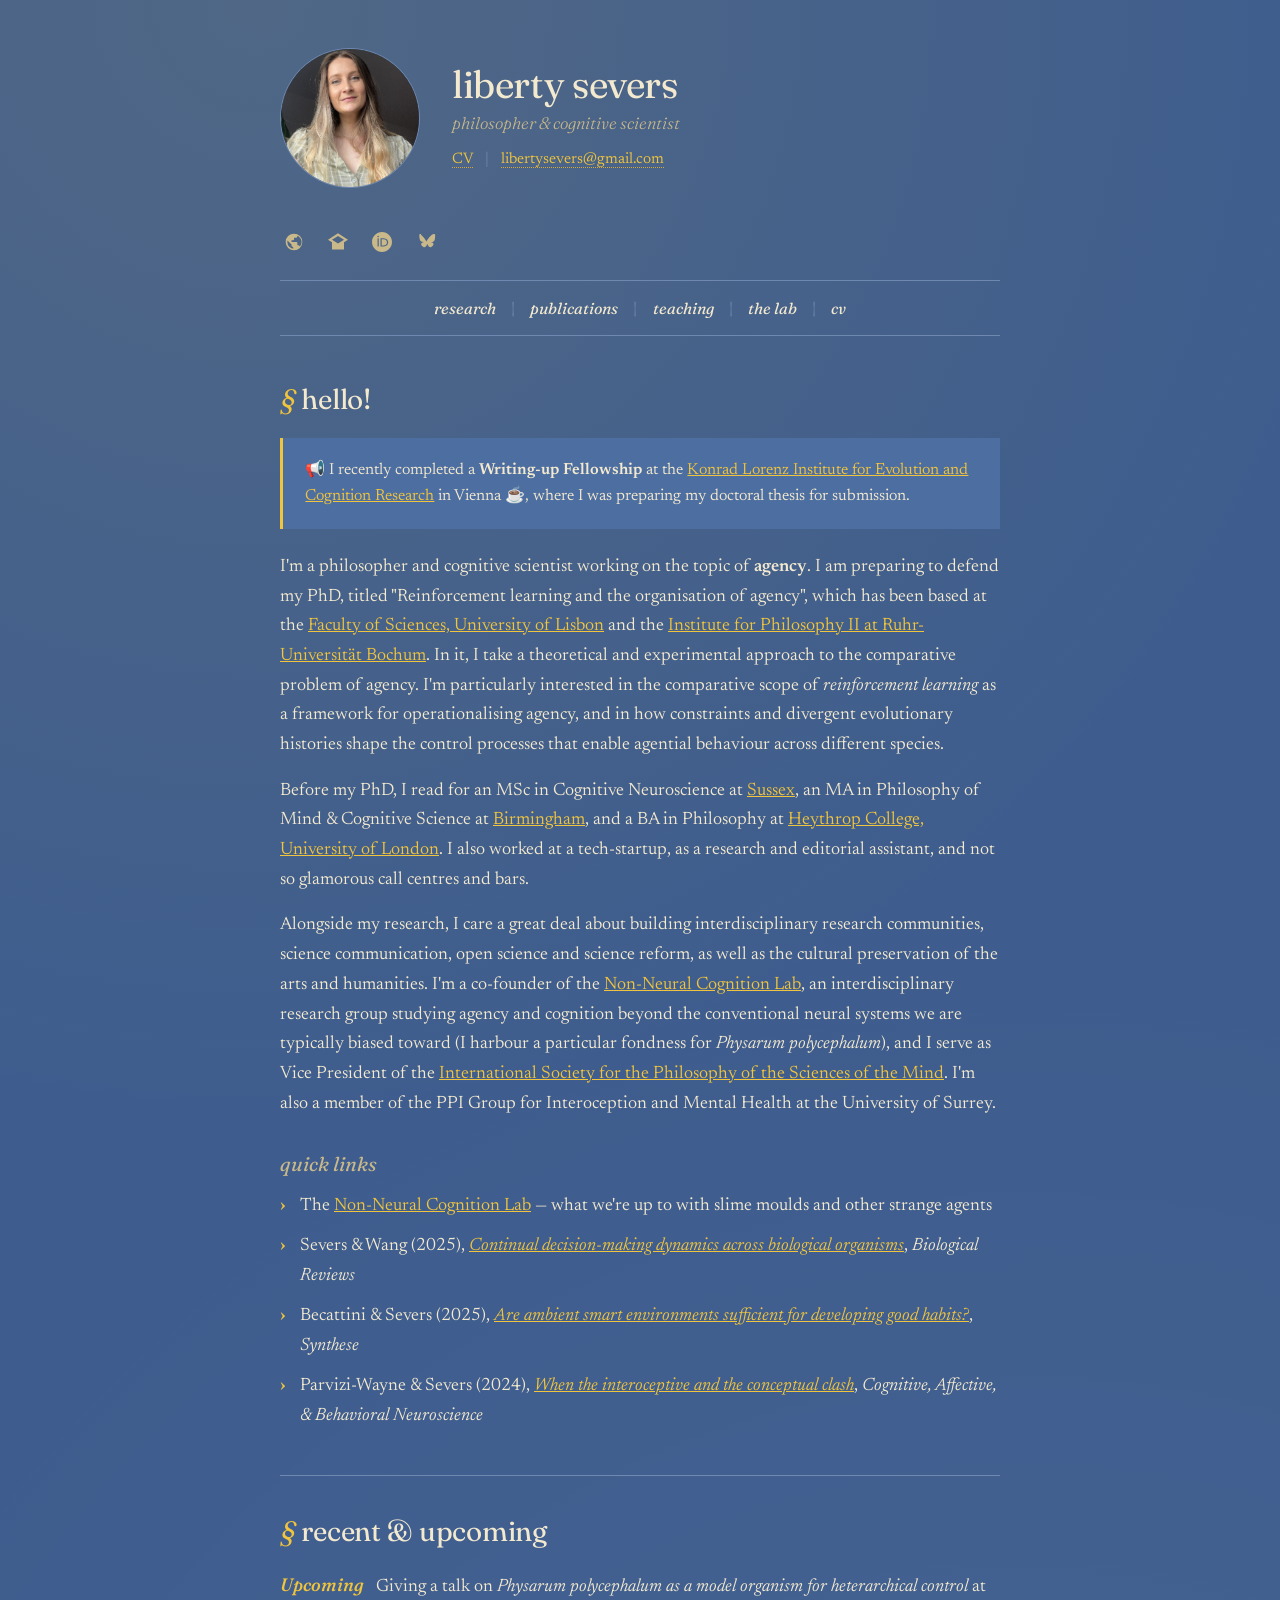
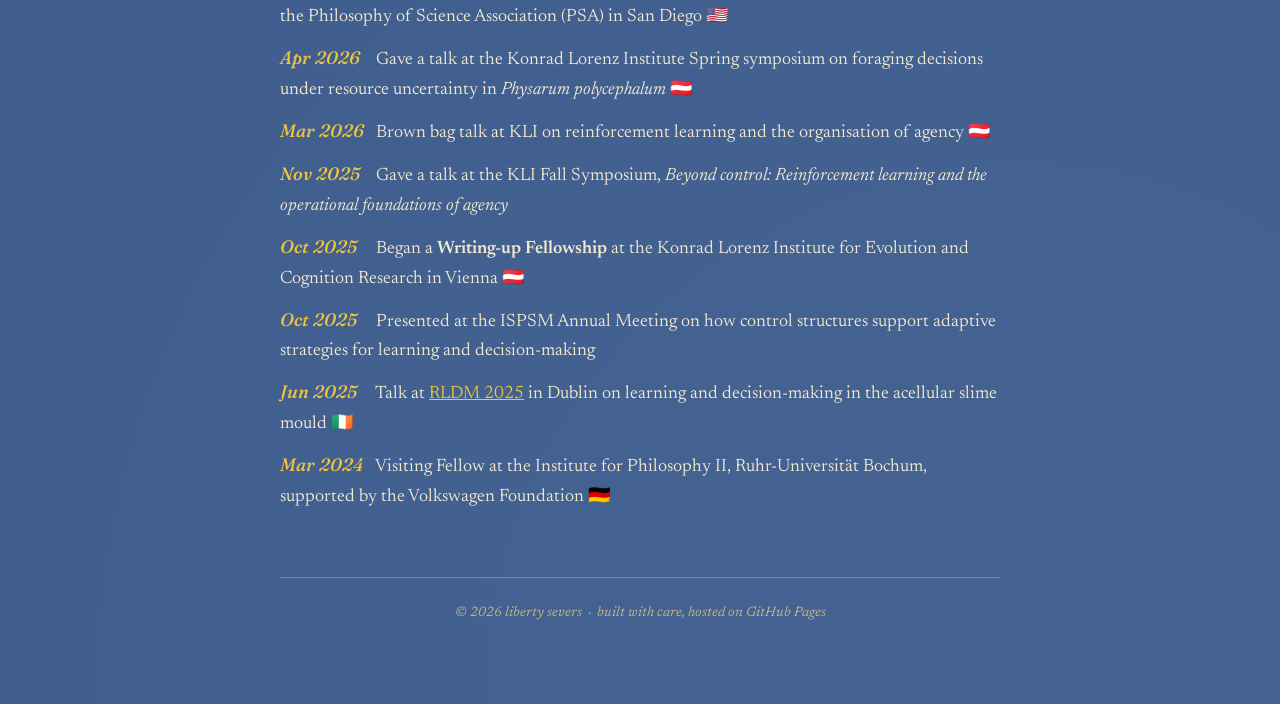
==== commit b0ca694f: "Update index.html" ====
--- a/index.html
+++ b/index.html
@@ -314,7 +314,7 @@
       </div>
  
       <p>
-        I'm a philosopher and cognitive scientist working on the topic of <strong>agency</strong>. My PhD, titled "Reinforcement learning and the organisation of agency", was based at the <a href="https://ciencias.ulisboa.pt/">Faculty of Sciences, University of Lisbon</a> and the <a href="https://www.ruhr-uni-bochum.de/philosophy/i/">Institute for Philosophy II at Ruhr-Universität Bochum</a>. In it, I take a theoretical and experimental approach to the comparative problem of agency. I'm particularly interested in the comparative scope of <em>reinforcement learning</em> as a framework for operationalising agency, and in how constraints and divergent evolutionary histories shape the control processes that enable agential behaviour across different species.
+        I'm a philosopher and cognitive scientist working on the topic of <strong>agency</strong>. I am preparing to defend my PhD, titled "Reinforcement learning and the organisation of agency", which has been based at the <a href="https://ciencias.ulisboa.pt/">Faculty of Sciences, University of Lisbon</a> and the <a href="https://www.ruhr-uni-bochum.de/philosophy/i/">Institute for Philosophy II at Ruhr-Universität Bochum</a>. In it, I take a theoretical and experimental approach to the comparative problem of agency. I'm particularly interested in the comparative scope of <em>reinforcement learning</em> as a framework for operationalising agency, and in how constraints and divergent evolutionary histories shape the control processes that enable agential behaviour across different species.
       </p>
  
       <p>
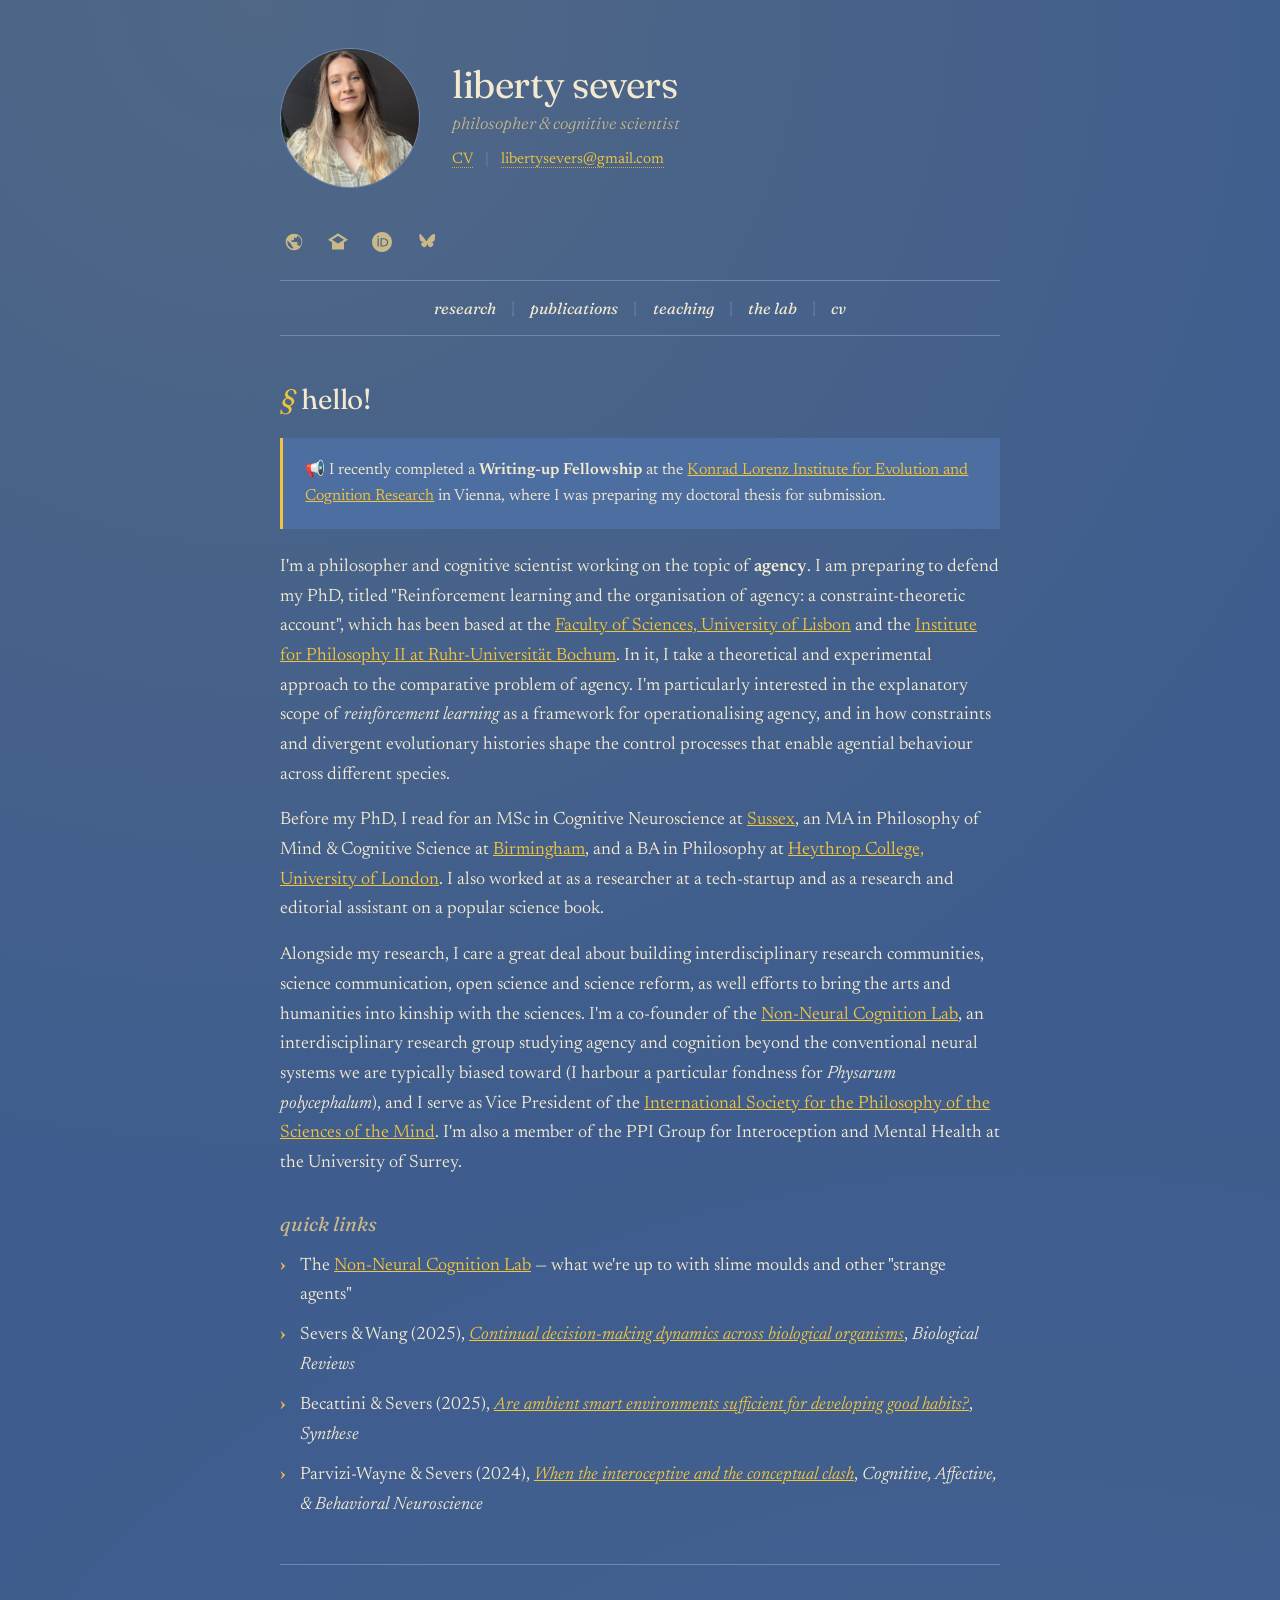
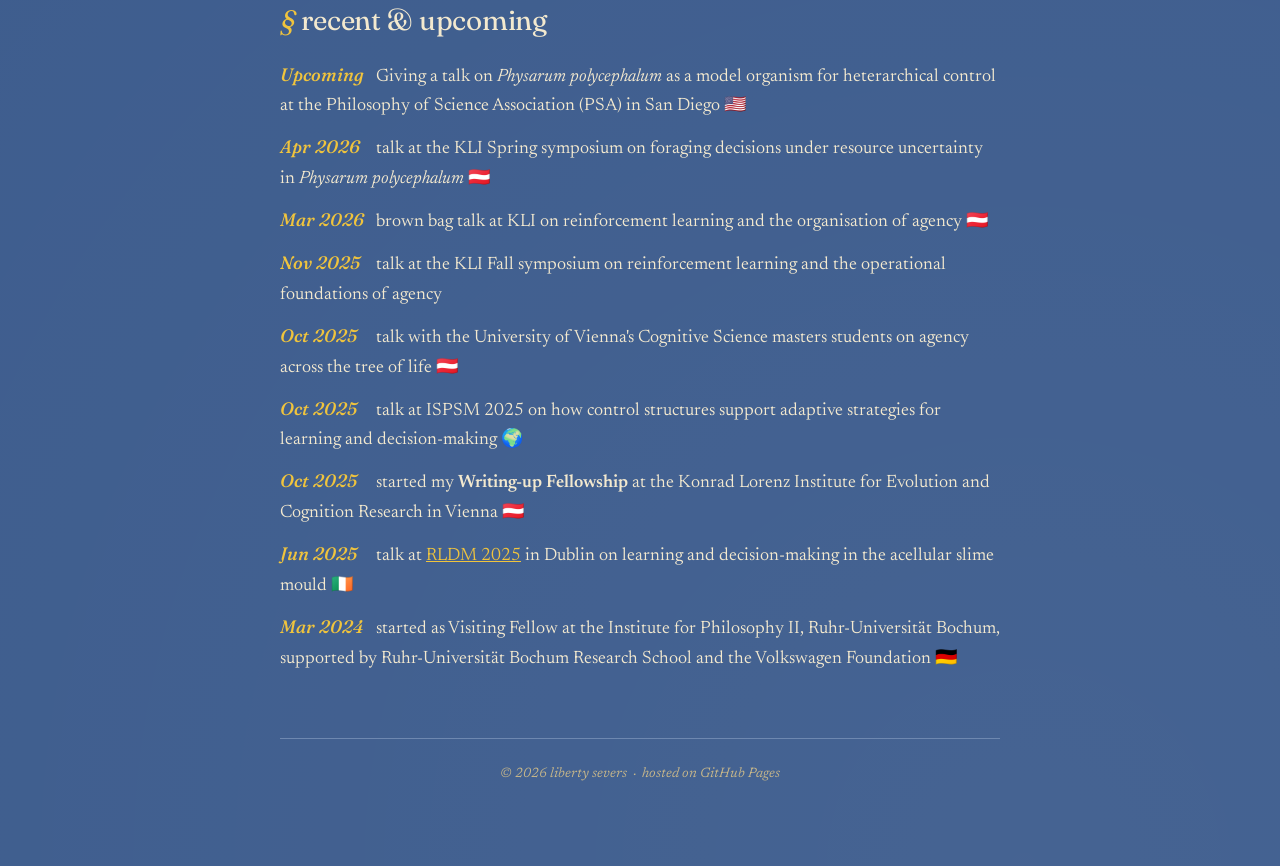
==== commit 62956ef4: "Update index.html" ====
--- a/index.html
+++ b/index.html
@@ -4,7 +4,7 @@
   <meta charset="UTF-8" />
   <meta name="viewport" content="width=device-width, initial-scale=1" />
   <title>hello! | liberty severs</title>
-  <meta name="description" content="Philosopher & cognitive scientist working on agency, learning, and non-neural cognition." />
+  <meta name="description" content="Philosopher & cognitive scientist working on agency, control, and learning and decision-making in both neural and aneural systems." />
   <meta name="google-site-verification" content="Inj9S_rk3QT-n1Qy0sbxyKyYQzeuWXI2e18o4aNgvlk" />
  
   <!-- Fonts -->
@@ -310,24 +310,24 @@
       <h2>hello!</h2>
  
       <div class="announcement">
-        📢 I recently completed a <strong>Writing-up Fellowship</strong> at the <a href="https://www.kli.ac.at/">Konrad Lorenz Institute for Evolution and Cognition Research</a> in Vienna ☕, where I was preparing my doctoral thesis for submission.
+        📢 I recently completed a <strong>Writing-up Fellowship</strong> at the <a href="https://www.kli.ac.at/">Konrad Lorenz Institute for Evolution and Cognition Research</a> in Vienna, where I was preparing my doctoral thesis for submission.
       </div>
  
       <p>
-        I'm a philosopher and cognitive scientist working on the topic of <strong>agency</strong>. I am preparing to defend my PhD, titled "Reinforcement learning and the organisation of agency", which has been based at the <a href="https://ciencias.ulisboa.pt/">Faculty of Sciences, University of Lisbon</a> and the <a href="https://www.ruhr-uni-bochum.de/philosophy/i/">Institute for Philosophy II at Ruhr-Universität Bochum</a>. In it, I take a theoretical and experimental approach to the comparative problem of agency. I'm particularly interested in the comparative scope of <em>reinforcement learning</em> as a framework for operationalising agency, and in how constraints and divergent evolutionary histories shape the control processes that enable agential behaviour across different species.
+        I'm a philosopher and cognitive scientist working on the topic of <strong>agency</strong>. I am preparing to defend my PhD, titled "Reinforcement learning and the organisation of agency: a constraint-theoretic account", which has been based at the <a href="https://ciencias.ulisboa.pt/">Faculty of Sciences, University of Lisbon</a> and the <a href="https://www.ruhr-uni-bochum.de/philosophy/i/">Institute for Philosophy II at Ruhr-Universität Bochum</a>. In it, I take a theoretical and experimental approach to the comparative problem of agency. I'm particularly interested in the explanatory scope of <em>reinforcement learning</em> as a framework for operationalising agency, and in how constraints and divergent evolutionary histories shape the control processes that enable agential behaviour across different species.
       </p>
  
       <p>
-        Before my PhD, I read for an MSc in Cognitive Neuroscience at <a href="https://www.sussex.ac.uk/">Sussex</a>, an MA in Philosophy of Mind &amp; Cognitive Science at <a href="https://www.birmingham.ac.uk/">Birmingham</a>, and a BA in Philosophy at <a href="https://www.heythrop.ac.uk/">Heythrop College, University of London</a>. I also worked at a tech-startup, as a research and editorial assistant, and not so glamorous call centres and bars.
+        Before my PhD, I read for an MSc in Cognitive Neuroscience at <a href="https://www.sussex.ac.uk/">Sussex</a>, an MA in Philosophy of Mind &amp; Cognitive Science at <a href="https://www.birmingham.ac.uk/">Birmingham</a>, and a BA in Philosophy at <a href="https://www.heythrop.ac.uk/">Heythrop College, University of London</a>. I also worked at as a researcher at a tech-startup and as a research and editorial assistant on a popular science book.
       </p>
  
       <p>
-        Alongside my research, I care a great deal about building interdisciplinary research communities, science communication, open science and science reform, as well as the cultural preservation of the arts and humanities. I'm a co-founder of the <a href="https://www.nonneuralcognition.com">Non-Neural Cognition Lab</a>, an interdisciplinary research group studying agency and cognition beyond the conventional neural systems we are typically biased toward (I harbour a particular fondness for <em>Physarum polycephalum</em>), and I serve as Vice President of the <a href="https://www.ispsmind.com/">International Society for the Philosophy of the Sciences of the Mind</a>. I'm also a member of the PPI Group for Interoception and Mental Health at the University of Surrey.
+        Alongside my research, I care a great deal about building interdisciplinary research communities, science communication, open science and science reform, as well efforts to bring the arts and humanities into kinship with the sciences. I'm a co-founder of the <a href="https://www.nonneuralcognition.com">Non-Neural Cognition Lab</a>, an interdisciplinary research group studying agency and cognition beyond the conventional neural systems we are typically biased toward (I harbour a particular fondness for <em>Physarum polycephalum</em>), and I serve as Vice President of the <a href="https://www.ispsmind.com/">International Society for the Philosophy of the Sciences of the Mind</a>. I'm also a member of the PPI Group for Interoception and Mental Health at the University of Surrey.
       </p>
  
       <h3>quick links</h3>
       <ul>
-        <li>The <a href="https://www.nonneuralcognition.com">Non-Neural Cognition Lab</a> — what we're up to with slime moulds and other strange agents</li>
+        <li>The <a href="https://www.nonneuralcognition.com">Non-Neural Cognition Lab</a> — what we're up to with slime moulds and other "strange agents"</li>
         <li>Severs &amp; Wang (2025), <em><a href="#">Continual decision-making dynamics across biological organisms</a></em>, <em>Biological Reviews</em></li>
         <li>Becattini &amp; Severs (2025), <em><a href="#">Are ambient smart environments sufficient for developing good habits?</a></em>, <em>Synthese</em></li>
         <li>Parvizi-Wayne &amp; Severs (2024), <em><a href="#">When the interoceptive and the conceptual clash</a></em>, <em>Cognitive, Affective, &amp; Behavioral Neuroscience</em></li>
@@ -340,19 +340,20 @@
     <section>
       <h2>recent &amp; upcoming</h2>
       <ul class="timeline">
-        <li><span class="date">Upcoming</span> &nbsp;Giving a talk on <em>Physarum polycephalum as a model organism for heterarchical control</em> at the Philosophy of Science Association (PSA) in San Diego 🇺🇸</li>
-        <li><span class="date">Apr 2026</span> &nbsp;Gave a talk at the Konrad Lorenz Institute Spring symposium on foraging decisions under resource uncertainty in <em>Physarum polycephalum</em> 🇦🇹</li>
-        <li><span class="date">Mar 2026</span> &nbsp;Brown bag talk at KLI on reinforcement learning and the organisation of agency 🇦🇹</li>
-        <li><span class="date">Nov 2025</span> &nbsp;Gave a talk at the KLI Fall Symposium, <em>Beyond control: Reinforcement learning and the operational foundations of agency</em></li>
-        <li><span class="date">Oct 2025</span> &nbsp;Began a <strong>Writing-up Fellowship</strong> at the Konrad Lorenz Institute for Evolution and Cognition Research in Vienna 🇦🇹</li>
-        <li><span class="date">Oct 2025</span> &nbsp;Presented at the ISPSM Annual Meeting on how control structures support adaptive strategies for learning and decision-making</li>
-        <li><span class="date">Jun 2025</span> &nbsp;Talk at <a href="#">RLDM 2025</a> in Dublin on learning and decision-making in the acellular slime mould 🇮🇪</li>
-        <li><span class="date">Mar 2024</span> &nbsp;Visiting Fellow at the Institute for Philosophy II, Ruhr-Universität Bochum, supported by the Volkswagen Foundation 🇩🇪</li>
+        <li><span class="date">Upcoming</span> &nbsp;Giving a talk on <em>Physarum polycephalum</em> as a model organism for heterarchical control at the Philosophy of Science Association (PSA) in San Diego 🇺🇸</li>
+        <li><span class="date">Apr 2026</span> &nbsp;talk at the KLI Spring symposium on foraging decisions under resource uncertainty in <em>Physarum polycephalum</em> 🇦🇹</li>
+        <li><span class="date">Mar 2026</span> &nbsp;brown bag talk at KLI on reinforcement learning and the organisation of agency 🇦🇹</li>
+        <li><span class="date">Nov 2025</span> &nbsp;talk at the KLI Fall symposium on reinforcement learning and the operational foundations of agency</li>
+         <li><span class="date">Oct 2025</span> &nbsp;talk with the University of Vienna's Cognitive Science masters students on agency across the tree of life 🇦🇹</li>
+        <li><span class="date">Oct 2025</span> &nbsp;talk at ISPSM 2025 on how control structures support adaptive strategies for learning and decision-making 🌍</li>
+        <li><span class="date">Oct 2025</span> &nbsp;started my <strong>Writing-up Fellowship</strong> at the Konrad Lorenz Institute for Evolution and Cognition Research in Vienna 🇦🇹</li>
+        <li><span class="date">Jun 2025</span> &nbsp;talk at <a href="#">RLDM 2025</a> in Dublin on learning and decision-making in the acellular slime mould 🇮🇪</li>
+        <li><span class="date">Mar 2024</span> &nbsp;started as Visiting Fellow at the Institute for Philosophy II, Ruhr-Universität Bochum, supported by Ruhr-Universität Bochum Research School and the Volkswagen Foundation 🇩🇪</li>
       </ul>
     </section>
  
     <footer>
-      © <span id="year"></span> liberty severs &nbsp;·&nbsp; built with care, hosted on GitHub Pages
+      © <span id="year"></span> liberty severs &nbsp;·&nbsp; hosted on GitHub Pages
     </footer>
   </div>
  
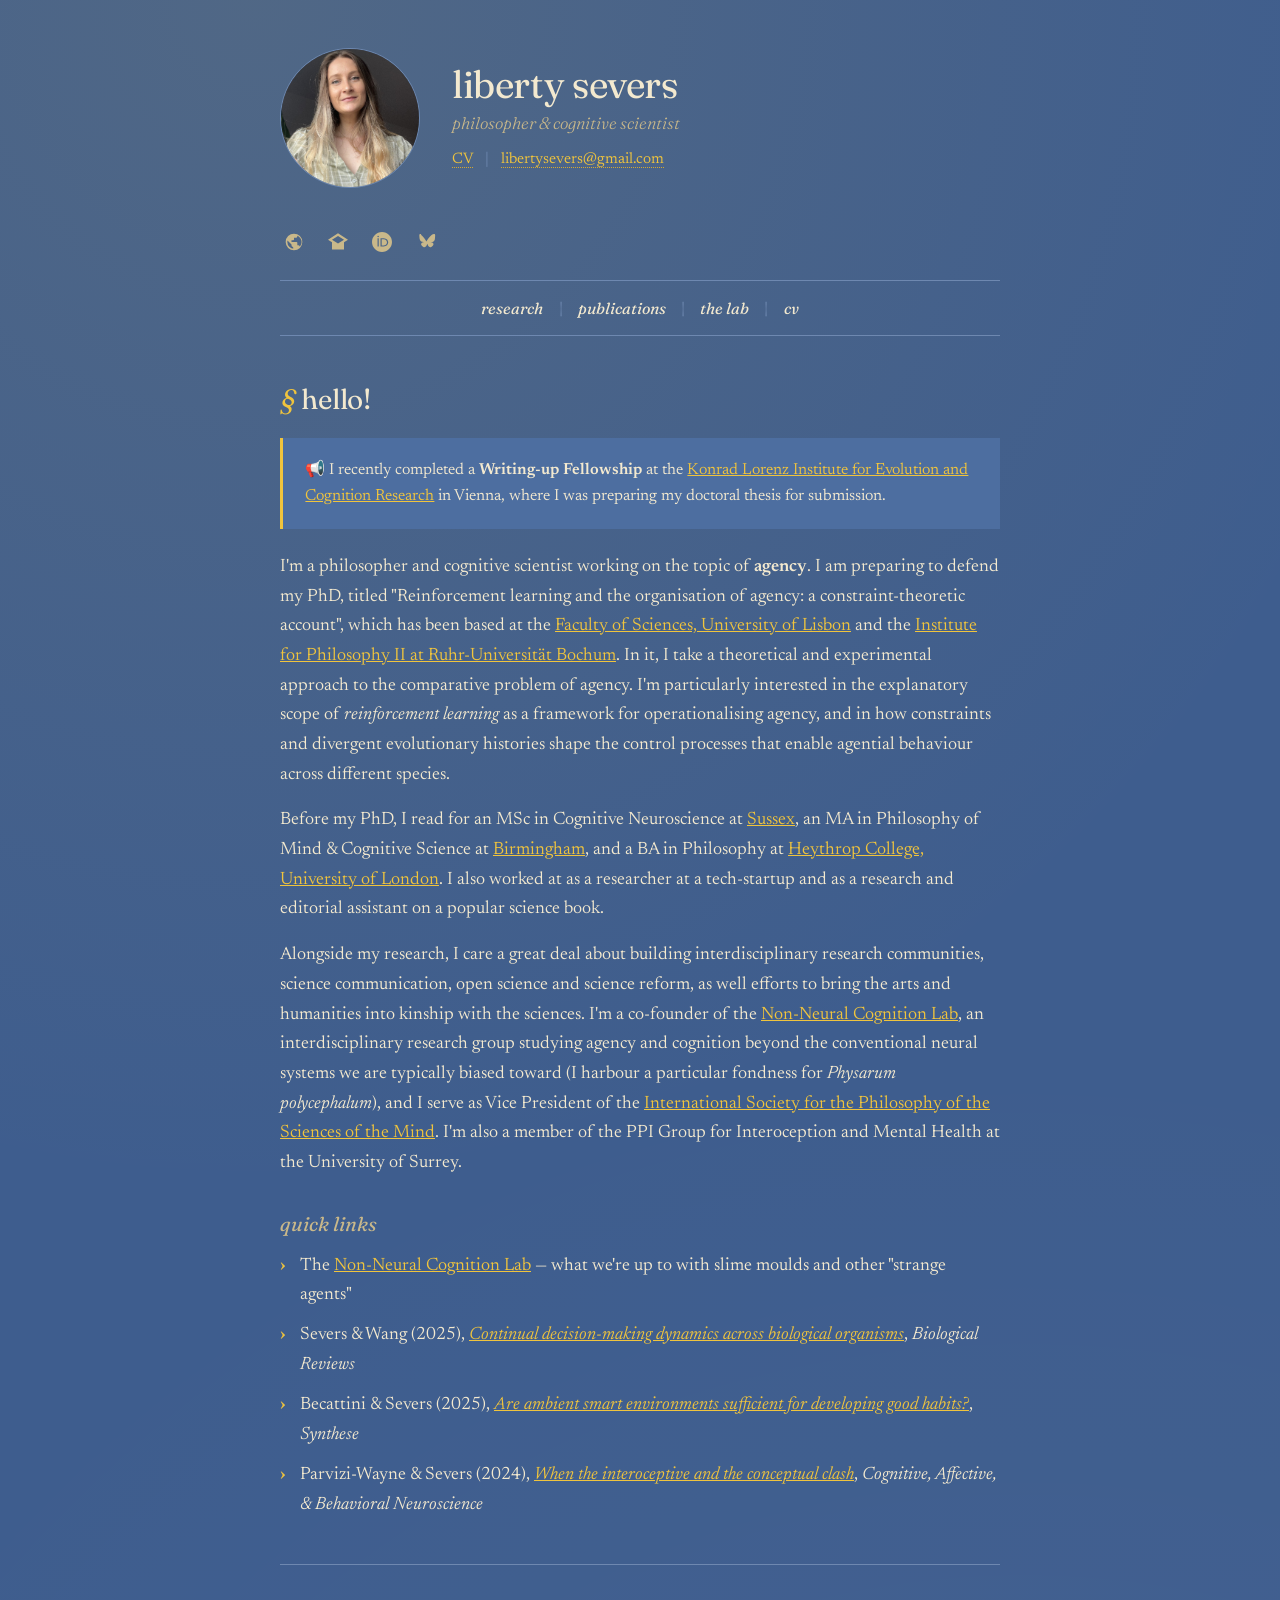
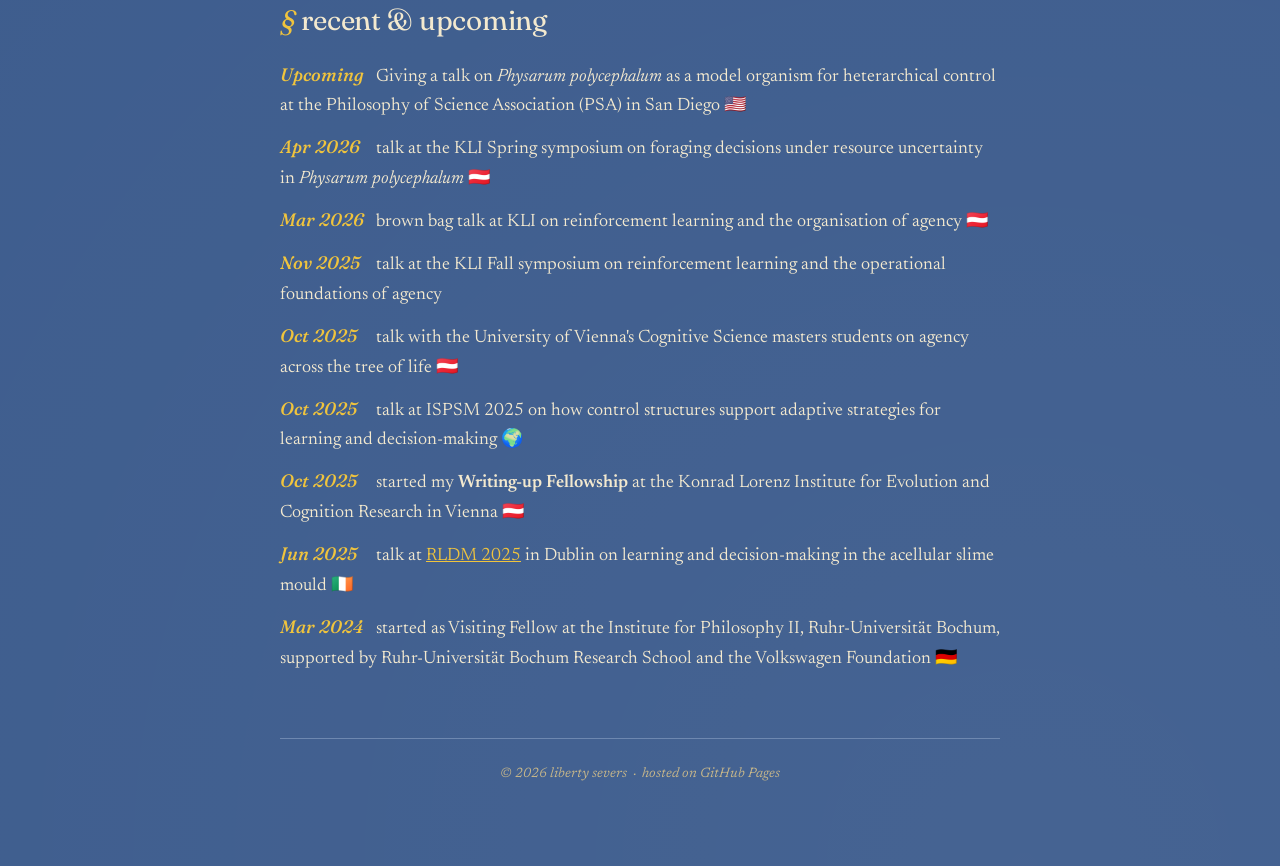
==== commit c2fe5e0a: "Update index.html" ====
--- a/index.html
+++ b/index.html
@@ -298,8 +298,6 @@
       <span class="sep">|</span>
       <a href="publications.html">publications</a>
       <span class="sep">|</span>
-      <a href="teaching.html">teaching</a>
-      <span class="sep">|</span>
       <a href="https://www.nonneuralcognition.com">the lab</a>
       <span class="sep">|</span>
       <a href="cv.pdf">cv</a>
@@ -328,9 +326,9 @@
       <h3>quick links</h3>
       <ul>
         <li>The <a href="https://www.nonneuralcognition.com">Non-Neural Cognition Lab</a> — what we're up to with slime moulds and other "strange agents"</li>
-        <li>Severs &amp; Wang (2025), <em><a href="#">Continual decision-making dynamics across biological organisms</a></em>, <em>Biological Reviews</em></li>
-        <li>Becattini &amp; Severs (2025), <em><a href="#">Are ambient smart environments sufficient for developing good habits?</a></em>, <em>Synthese</em></li>
-        <li>Parvizi-Wayne &amp; Severs (2024), <em><a href="#">When the interoceptive and the conceptual clash</a></em>, <em>Cognitive, Affective, &amp; Behavioral Neuroscience</em></li>
+        <li>Severs &amp; Wang (2025), <em><a href="https://onlinelibrary.wiley.com/doi/full/10.1002/brv.70115">Continual decision-making dynamics across biological organisms</a></em>, <em>Biological Reviews</em></li>
+        <li>Becattini &amp; Severs (2025), <em><a href="https://link.springer.com/article/10.1007/s11229-025-05060-0">Are ambient smart environments sufficient for developing good habits?</a></em>, <em>Synthese</em></li>
+        <li>Parvizi-Wayne &amp; Severs (2024), <em><a href="https://link.springer.com/article/10.3758/s13415-024-01189-6">When the interoceptive and the conceptual clash</a></em>, <em>Cognitive, Affective, &amp; Behavioral Neuroscience</em></li>
       </ul>
     </section>
  
@@ -347,7 +345,7 @@
          <li><span class="date">Oct 2025</span> &nbsp;talk with the University of Vienna's Cognitive Science masters students on agency across the tree of life 🇦🇹</li>
         <li><span class="date">Oct 2025</span> &nbsp;talk at ISPSM 2025 on how control structures support adaptive strategies for learning and decision-making 🌍</li>
         <li><span class="date">Oct 2025</span> &nbsp;started my <strong>Writing-up Fellowship</strong> at the Konrad Lorenz Institute for Evolution and Cognition Research in Vienna 🇦🇹</li>
-        <li><span class="date">Jun 2025</span> &nbsp;talk at <a href="#">RLDM 2025</a> in Dublin on learning and decision-making in the acellular slime mould 🇮🇪</li>
+        <li><span class="date">Jun 2025</span> &nbsp;talk at <a href="https://rldm.org/">RLDM 2025</a> in Dublin on learning and decision-making in the acellular slime mould 🇮🇪</li>
         <li><span class="date">Mar 2024</span> &nbsp;started as Visiting Fellow at the Institute for Philosophy II, Ruhr-Universität Bochum, supported by Ruhr-Universität Bochum Research School and the Volkswagen Foundation 🇩🇪</li>
       </ul>
     </section>
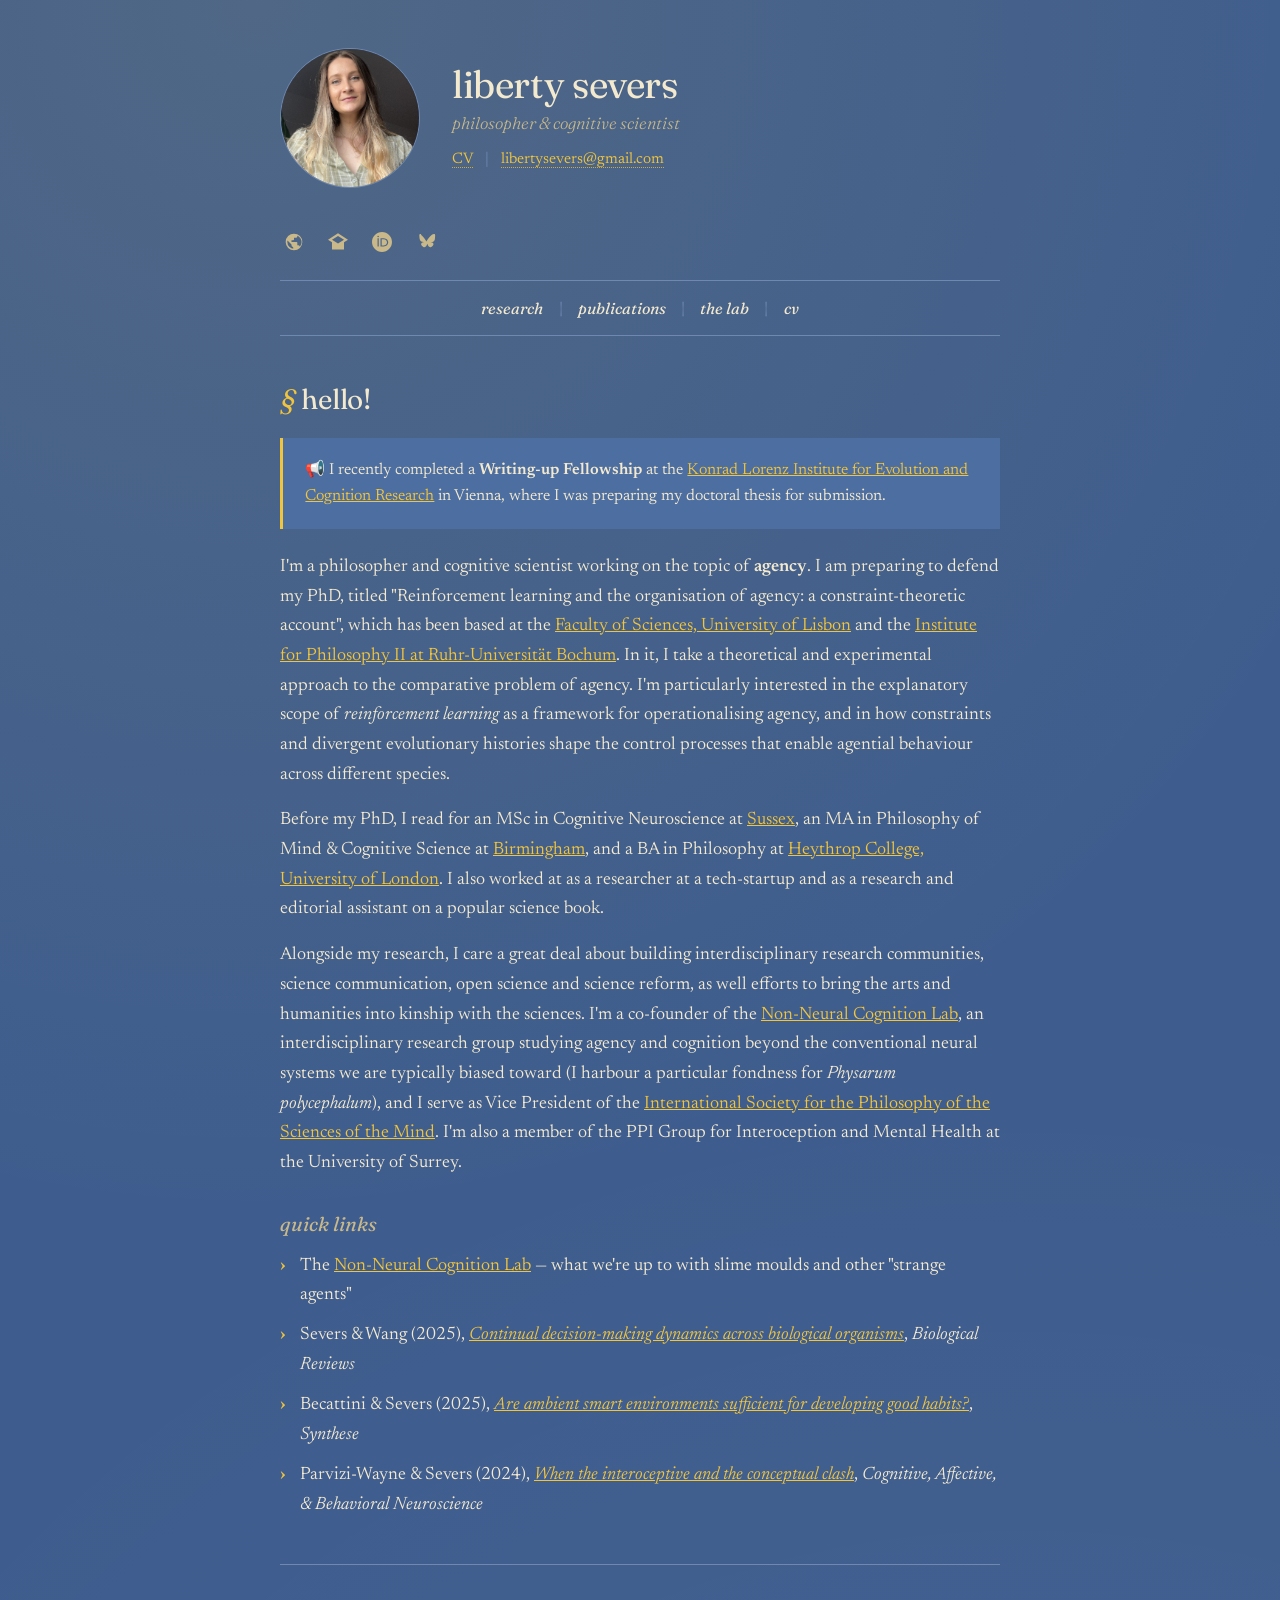
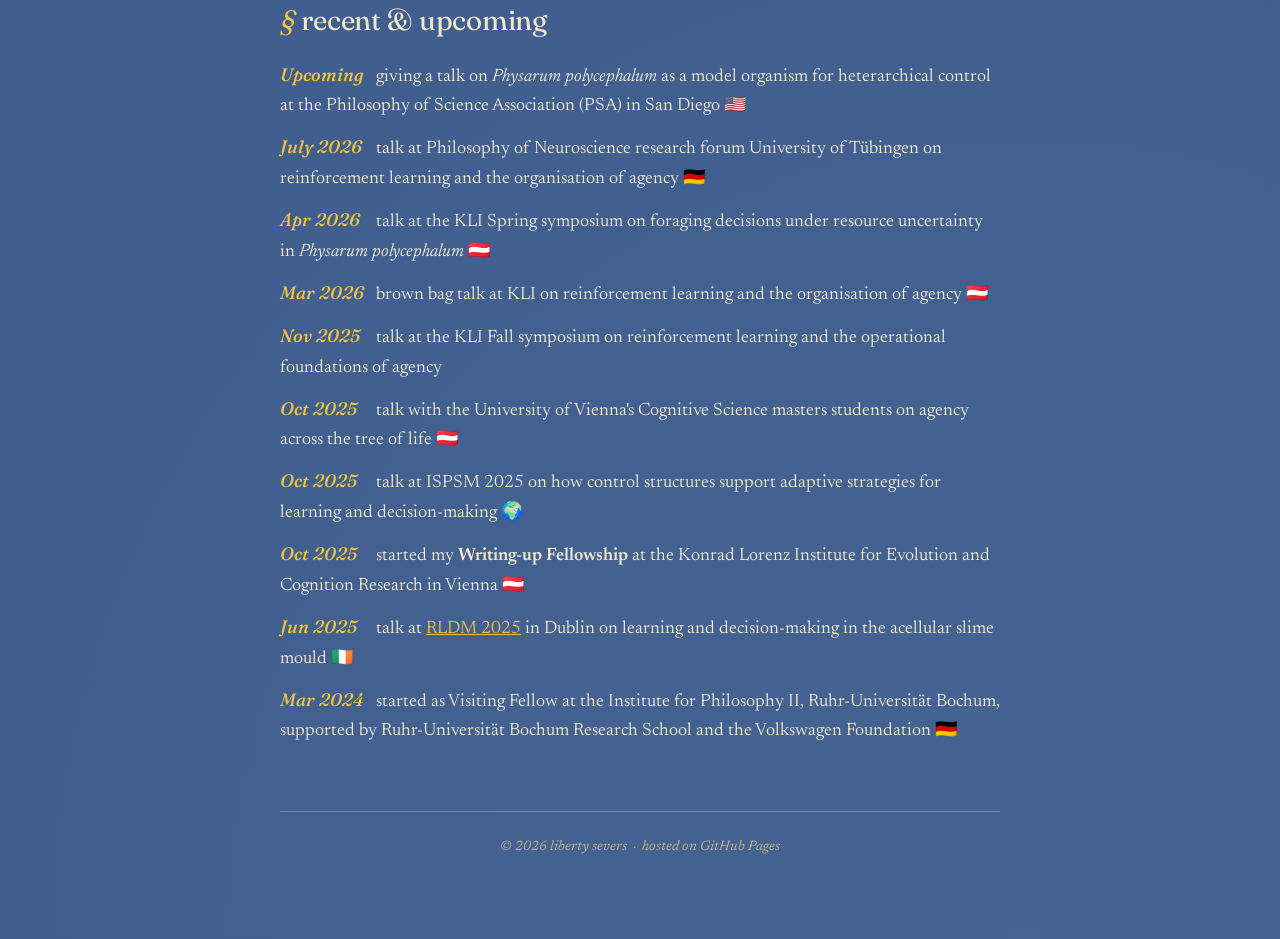
==== commit e3d92b3c: "Update index.html" ====
--- a/index.html
+++ b/index.html
@@ -338,7 +338,8 @@
     <section>
       <h2>recent &amp; upcoming</h2>
       <ul class="timeline">
-        <li><span class="date">Upcoming</span> &nbsp;Giving a talk on <em>Physarum polycephalum</em> as a model organism for heterarchical control at the Philosophy of Science Association (PSA) in San Diego 🇺🇸</li>
+        <li><span class="date">Upcoming</span> &nbsp;giving a talk on <em>Physarum polycephalum</em> as a model organism for heterarchical control at the Philosophy of Science Association (PSA) in San Diego 🇺🇸</li>
+        <li><span class="date">July 2026</span> &nbsp;talk at Philosophy of Neuroscience research forum University of Tübingen on reinforcement learning and the organisation of agency 🇩🇪</li>
         <li><span class="date">Apr 2026</span> &nbsp;talk at the KLI Spring symposium on foraging decisions under resource uncertainty in <em>Physarum polycephalum</em> 🇦🇹</li>
         <li><span class="date">Mar 2026</span> &nbsp;brown bag talk at KLI on reinforcement learning and the organisation of agency 🇦🇹</li>
         <li><span class="date">Nov 2025</span> &nbsp;talk at the KLI Fall symposium on reinforcement learning and the operational foundations of agency</li>
